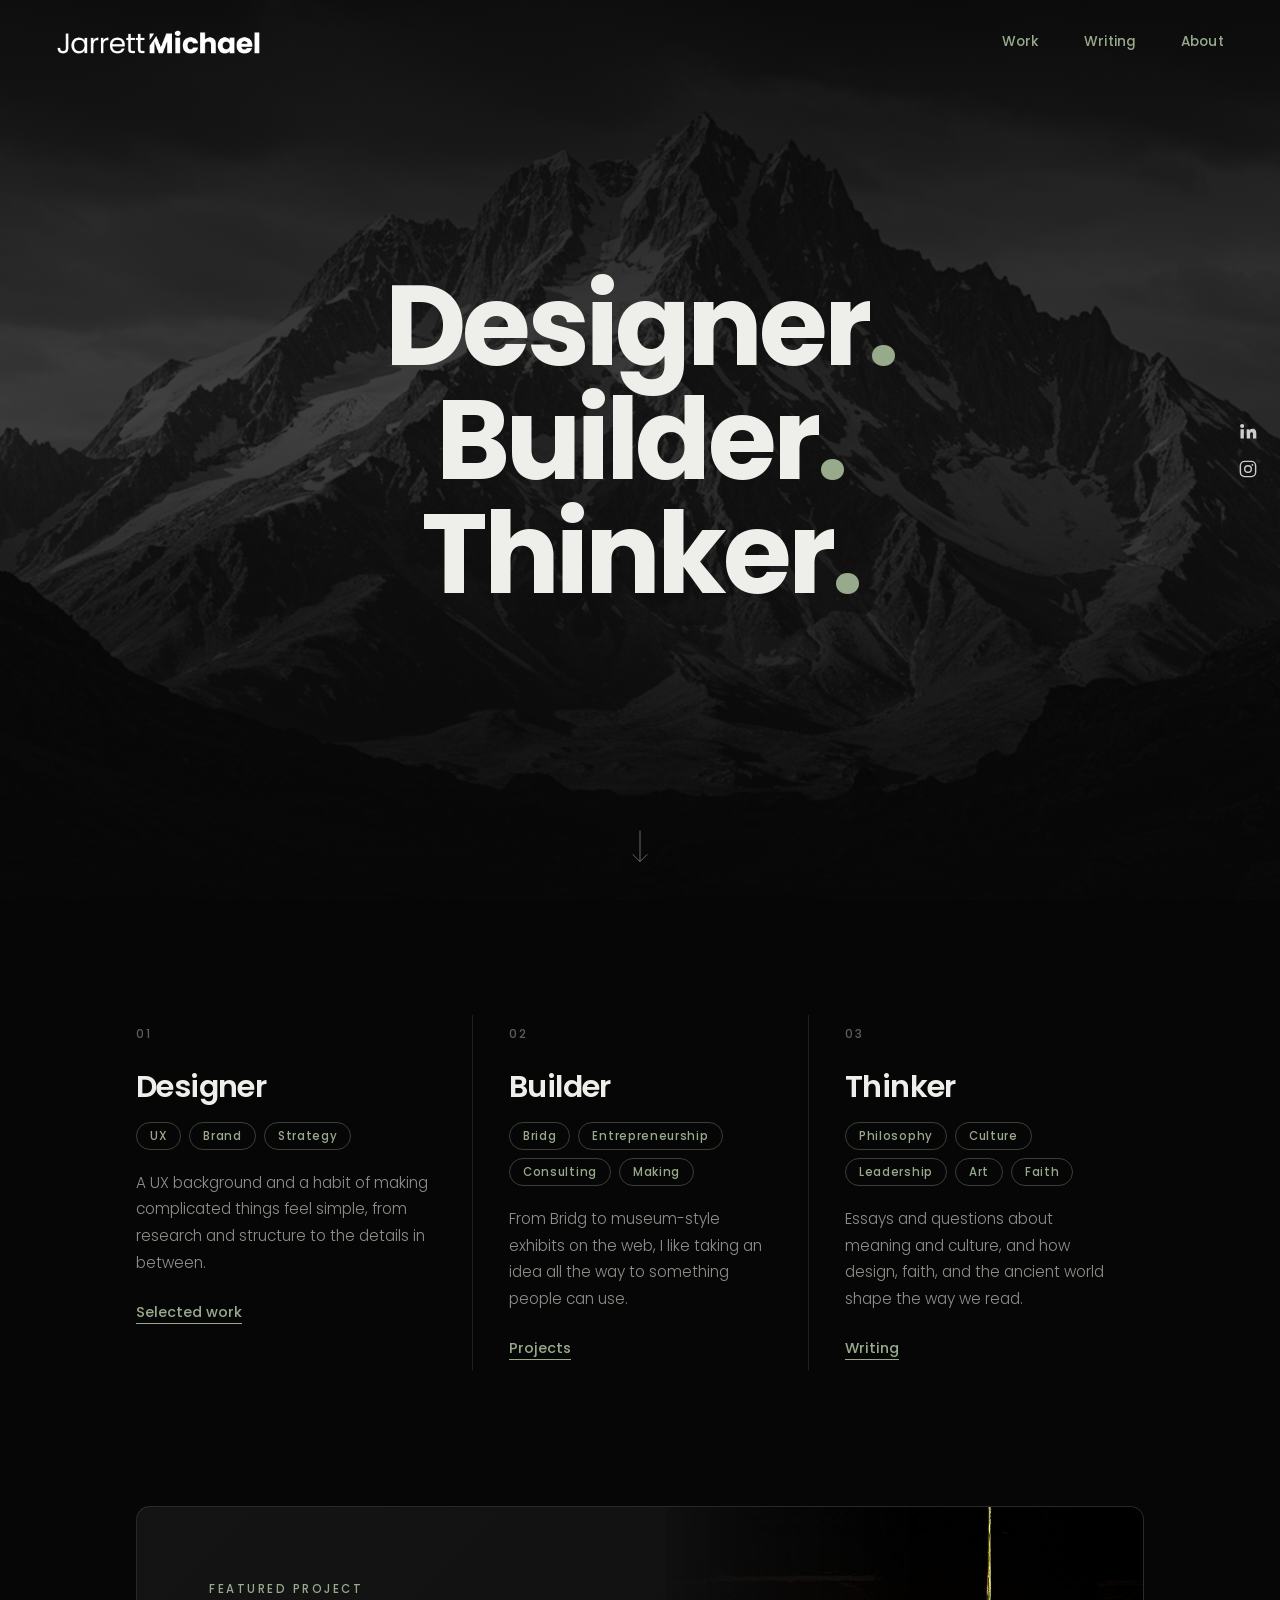
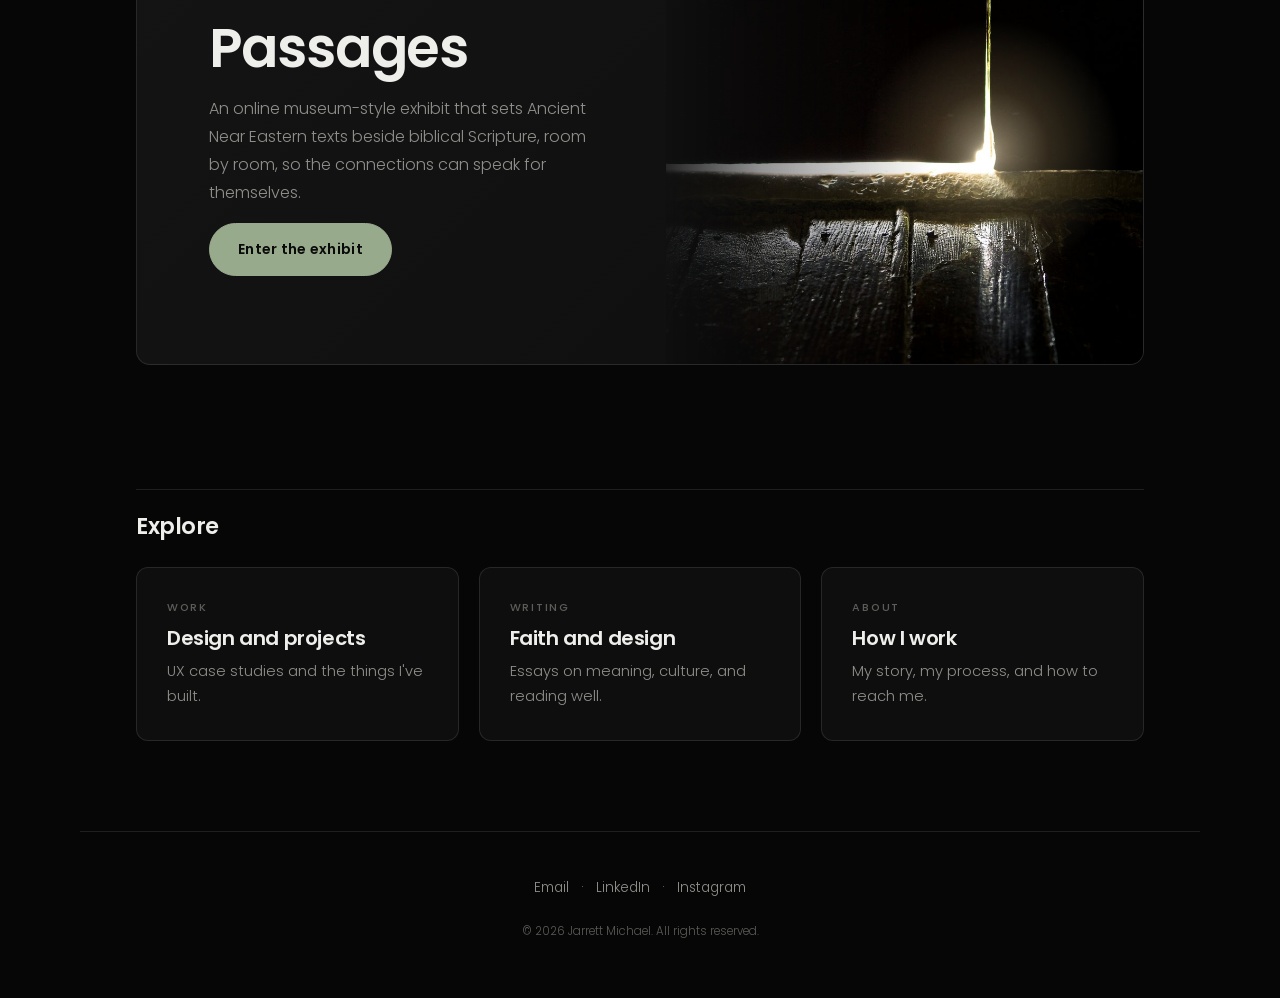
==== index.html @ e7ee67dc "Add motion: hero entrance, featured light glow, staggered reveals" ====
<!DOCTYPE html>
<html lang="en">
<head>
<meta charset="utf-8">
<meta name="viewport" content="width=device-width, initial-scale=1">
<meta name="theme-color" content="#060606">
<title>Jarrett Michael — Designer. Builder. Thinker.</title>
<meta name="description" content="Designer. Builder. Thinker. Jarrett Michael's home for design work, writing, and the projects he's building.">
<meta property="og:title" content="Jarrett Michael — Designer. Builder. Thinker.">
<meta property="og:description" content="Designer. Builder. Thinker. Jarrett Michael's home for design work, writing, and the projects he's building.">
<meta property="og:type" content="website">
<link rel="preconnect" href="https://fonts.googleapis.com">
<link rel="preconnect" href="https://fonts.gstatic.com" crossorigin>
<link href="https://fonts.googleapis.com/css2?family=Poppins:ital,wght@0,300;0,400;0,500;0,600;0,700;1,300&display=swap" rel="stylesheet">
<link rel="icon" type="image/png" href="favicon.png">
<link rel="apple-touch-icon" href="apple-touch-icon.png">
<link rel="stylesheet" href="styles.css">
</head>
<body class="home">
<a class="skip" href="#main">Skip to content</a>
<header class="site-header">
  <a class="wordmark" href="index.html" aria-label="Jarrett Michael, home"><img src="logo.png" alt="Jarrett Michael" width="640" height="81"></a>
  <button class="menu-btn" aria-expanded="false" aria-controls="nav">Menu</button>
  <nav id="nav" aria-label="Primary"><a href="work.html">Work</a><a href="writing.html">Writing</a><a href="about.html">About</a></nav>
</header>
<aside class="social" aria-label="Social links"><a href="https://www.linkedin.com/in/jarrettmichaelofficial" rel="noopener" aria-label="LinkedIn"><svg viewBox="0 0 24 24" aria-hidden="true"><path d="M4.98 3.5a2.5 2.5 0 1 1 0 5 2.5 2.5 0 0 1 0-5zM3 9.75h4V21H3V9.75zm6.5 0h3.83v1.54h.06c.53-1 1.84-2.07 3.79-2.07 4.05 0 4.8 2.66 4.8 6.13V21h-4v-4.9c0-1.17-.02-2.67-1.63-2.67-1.63 0-1.88 1.27-1.88 2.59V21h-4V9.75z"/></svg></a><a href="https://instagram.com/jarrettmichaelofficial" rel="noopener" aria-label="Instagram"><svg viewBox="0 0 24 24" aria-hidden="true"><path d="M12 7.2A4.8 4.8 0 1 0 12 16.8 4.8 4.8 0 0 0 12 7.2zm0 7.9a3.1 3.1 0 1 1 0-6.2 3.1 3.1 0 0 1 0 6.2zM17.3 6a1.1 1.1 0 1 0 0 2.2 1.1 1.1 0 0 0 0-2.2zM16 2H8a6 6 0 0 0-6 6v8a6 6 0 0 0 6 6h8a6 6 0 0 0 6-6V8a6 6 0 0 0-6-6zm4.3 14A4.3 4.3 0 0 1 16 20.3H8A4.3 4.3 0 0 1 3.7 16V8A4.3 4.3 0 0 1 8 3.7h8A4.3 4.3 0 0 1 20.3 8v8z"/></svg></a></aside>
<main id="main">

<section class="hero">
  <div class="hero-inner">
    <h1><span class="w" style="--d:0">Designer<i>.</i></span><br><span class="w" style="--d:1">Builder<i>.</i></span><br><span class="w" style="--d:2">Thinker<i>.</i></span></h1>
  </div>
  <a class="scroll" href="#pillars" aria-label="Scroll to content"><svg viewBox="0 0 24 40" aria-hidden="true"><path d="M12 2v34M4 28l8 8 8-8" fill="none" stroke="currentColor" stroke-width="1"/></svg></a>
</section>

<section class="wrap trio" id="pillars">
  <article class="pillar reveal">
    <p class="num">01</p><h2>Designer</h2>
    <ul class="tags"><li>UX</li><li>Brand</li><li>Strategy</li></ul>
    <p>A UX background and a habit of making complicated things feel simple, from research and structure to the details in between.</p>
    <a class="link" href="work.html">Selected work</a>
  </article>
  <article class="pillar reveal">
    <p class="num">02</p><h2>Builder</h2>
    <ul class="tags"><li>Bridg</li><li>Entrepreneurship</li><li>Consulting</li><li>Making</li></ul>
    <p>From Bridg to museum-style exhibits on the web, I like taking an idea all the way to something people can use.</p>
    <a class="link" href="work.html#projects">Projects</a>
  </article>
  <article class="pillar reveal">
    <p class="num">03</p><h2>Thinker</h2>
    <ul class="tags"><li>Philosophy</li><li>Culture</li><li>Leadership</li><li>Art</li><li>Faith</li></ul>
    <p>Essays and questions about meaning and culture, and how design, faith, and the ancient world shape the way we read.</p>
    <a class="link" href="writing.html">Writing</a>
  </article>
</section>

<section class="wrap feature reveal">
  <div>
    <div class="feature-text">
      <p class="kicker">Featured project</p>
      <h2>Passages</h2>
      <p>An online museum-style exhibit that sets Ancient Near Eastern texts beside biblical Scripture, room by room, so the connections can speak for themselves.</p>
      <p><a class="btn" href="https://silly-choux-a1aab6.netlify.app" rel="noopener">Enter the exhibit</a></p>
    </div>
    <a class="feature-img" href="https://silly-choux-a1aab6.netlify.app" rel="noopener" aria-label="Enter the Passages exhibit"><img src="featured.jpg" alt="Light slipping through a doorway onto a dark wooden floor" width="1400" height="933" loading="lazy"></a>
  </div>
</section>

<section class="wrap grid-section">
  <h2 class="section-title reveal">Explore</h2>
  <div class="cards">
    <a class="card linkcard reveal" href="work.html"><p class="meta">Work</p><h3>Design and projects</h3><p>UX case studies and the things I've built.</p></a>
    <a class="card linkcard reveal" href="writing.html"><p class="meta">Writing</p><h3>Faith and design</h3><p>Essays on meaning, culture, and reading well.</p></a>
    <a class="card linkcard reveal" href="about.html"><p class="meta">About</p><h3>How I work</h3><p>My story, my process, and how to reach me.</p></a>
  </div>
</section>

</main>
<footer class="site-footer">
  <p class="foot-links"><a href="mailto:jarrett@bridgconsultingfirm.com">Email</a><span aria-hidden="true">·</span><a href="https://www.linkedin.com/in/jarrettmichaelofficial" rel="noopener">LinkedIn</a><span aria-hidden="true">·</span><a href="https://instagram.com/jarrettmichaelofficial" rel="noopener">Instagram</a></p>
  <p class="foot-small">&copy; <span id="yr">2026</span> Jarrett Michael. All rights reserved.</p>
</footer>
<script src="script.js"></script>
</body>
</html>
---- styles.css ----
:root{
  --bg:#060606; --surface:#0e0e0f; --raise:#141415; --ink:#eeeeeb; --muted:#8f8f8a; --dim:#5c5c58; --line:rgba(255,255,255,.1);
  --accent:#98aa8c; --accent-ink:#0a0a0a;
  --sans:'Poppins',system-ui,-apple-system,'Segoe UI',sans-serif;
  --max:1120px; --pad:clamp(20px,5vw,56px);
}
*{box-sizing:border-box}
html{scroll-behavior:smooth;background:var(--bg)}
body{margin:0;background:var(--bg);color:var(--ink);font:300 16px/1.75 var(--sans);-webkit-font-smoothing:antialiased;color-scheme:dark}
h1,h2,h3{font-family:var(--sans);font-weight:600;line-height:1.1;margin:0;letter-spacing:-.02em}
a{color:inherit}
img{max-width:100%;height:auto;display:block}
.skip{position:absolute;left:-999px;top:8px;background:var(--ink);color:var(--bg);padding:8px 12px;z-index:30}
.skip:focus{left:8px}
:focus-visible{outline:2px solid var(--accent);outline-offset:3px}
.wrap{max-width:var(--max);margin:0 auto;padding-left:var(--pad);padding-right:var(--pad)}

/* header */
.site-header{position:absolute;top:0;left:0;right:0;z-index:20;display:flex;align-items:center;justify-content:space-between;gap:24px;padding:26px var(--pad)}
.wordmark{text-decoration:none;font-size:1.3rem;letter-spacing:-.02em;display:inline-flex;gap:4px;align-items:baseline}
.wordmark span{font-weight:300}
.wordmark strong{font-weight:700}
.wordmark img{height:26px;width:auto;display:block}
nav{display:flex;gap:44px}
nav a{text-decoration:none;font-size:.85rem;font-weight:500;letter-spacing:.02em;color:var(--accent);padding:4px 0;border-bottom:1px solid transparent;transition:color .25s,border-color .25s}
nav a:hover,nav a[aria-current="page"]{color:var(--ink);border-color:var(--accent)}
.menu-btn{display:none;background:none;border:1px solid var(--line);color:var(--ink);font:inherit;font-size:.8rem;padding:6px 16px;border-radius:999px;cursor:pointer}

/* fixed social rail */
.social{position:fixed;right:22px;top:50%;transform:translateY(-50%);z-index:15;display:flex;flex-direction:column;gap:18px}
.social a{display:block;width:20px;height:20px;color:var(--ink);opacity:.85;transition:color .2s,opacity .2s}
.social a:hover{color:var(--accent);opacity:1}
.social svg{width:100%;height:100%;fill:currentColor}

/* hero */
.hero{position:relative;min-height:100vh;min-height:100svh;display:flex;align-items:center;justify-content:center;text-align:center;
  background:linear-gradient(to bottom,rgba(6,6,6,.935) 0,rgba(6,6,6,.753) 45%,rgba(6,6,6,.948) 100%),url(mountain.png) center 65%/cover no-repeat,var(--mtn,none) center bottom/cover no-repeat,#0a0a0b}
.hero-inner{position:relative;z-index:2;padding:120px var(--pad) 140px}
.hero h1{font-size:clamp(3rem,9vw,7rem);font-weight:700;line-height:1.02;letter-spacing:-.035em}
.hero h1 i{font-style:normal;color:var(--accent)}
.quote{margin:34px 0 0;font-size:clamp(.95rem,1.6vw,1.15rem);font-weight:300;color:var(--muted);letter-spacing:.02em}
.quote em{font-style:normal;color:var(--accent);font-weight:500}
.scroll{z-index:2;position:absolute;left:50%;bottom:34px;transform:translateX(-50%);width:22px;height:38px;color:var(--accent);opacity:.7;transition:opacity .2s}
.scroll:hover{opacity:1}
.scroll svg{width:100%;height:100%;animation:nudge 2.6s ease-in-out infinite}
@keyframes nudge{0%,100%{transform:translateY(0)}50%{transform:translateY(6px)}}

/* inner page heads with a low mountain band */
.page-head{position:relative;padding:clamp(150px,20vw,230px) 0 clamp(36px,6vw,64px);
  background:linear-gradient(to bottom,rgba(6,6,6,.883),rgba(6,6,6,.98) 92%,var(--bg)),url(mountain.png) center 40%/cover no-repeat,var(--mtn,none) center 30%/cover no-repeat}
.page-head h1{font-size:clamp(2.2rem,6vw,4.4rem);font-weight:700;letter-spacing:-.03em;max-width:14em}
.kicker{font-size:.72rem;font-weight:500;letter-spacing:.22em;text-transform:uppercase;color:var(--accent);margin:0 0 20px}
.lede{font-size:1.1rem;color:var(--muted);max-width:34em;margin:24px 0 0}

/* pillars */
.trio{display:grid;grid-template-columns:repeat(3,1fr);gap:0;padding-top:clamp(64px,9vw,120px);padding-bottom:clamp(40px,7vw,80px)}
.pillar{padding:8px 36px 8px 0}
.pillar+.pillar{padding-left:36px;border-left:1px solid var(--line)}
.num{font-size:.75rem;font-weight:500;color:var(--dim);margin:0 0 26px;letter-spacing:.14em}
.pillar h2{font-size:1.9rem;margin-bottom:18px}
.pillar p:not(.num){color:var(--muted);margin:0 0 22px;font-size:.95rem}
.tags{list-style:none;margin:0 0 20px;padding:0;display:flex;flex-wrap:wrap;gap:8px}
.tags li{font-size:.72rem;font-weight:500;letter-spacing:.06em;color:var(--accent);border:1px solid rgba(152,170,140,.35);border-radius:999px;padding:3px 13px}
.link{color:var(--accent);text-decoration:none;border-bottom:1px solid currentColor;padding-bottom:1px;font-size:.9rem;font-weight:500}
.link:hover{opacity:.75}
.btn{display:inline-block;background:var(--accent);color:var(--accent-ink);text-decoration:none;font-size:.88rem;font-weight:600;letter-spacing:.02em;padding:13px 28px;border-radius:999px;border:1px solid var(--accent);transition:background .2s,color .2s}
.btn:hover{background:transparent;color:var(--accent)}

/* feature */
.feature{margin-top:clamp(24px,5vw,56px);margin-bottom:clamp(56px,8vw,100px)}
.feature>div{display:grid;grid-template-columns:minmax(0,1fr) minmax(0,.9fr);align-items:stretch;overflow:hidden;background:linear-gradient(135deg,var(--raise),var(--surface));border:1px solid var(--line);border-radius:14px}
.feature-text{padding:clamp(32px,6vw,72px)}
.feature-img{position:relative;display:block;min-height:300px;overflow:hidden}
.feature-img img{position:absolute;inset:0;width:100%;height:100%;object-fit:cover;object-position:68% 55%;scale:1.08;translate:0 var(--py,0px);-webkit-mask-image:linear-gradient(to right,transparent 0,rgba(0,0,0,.55) 22%,#000 55%);mask-image:linear-gradient(to right,transparent 0,rgba(0,0,0,.55) 22%,#000 55%);transition:transform .8s}
.feature-img:hover img{transform:scale(1.04)}
.feature-img::after{content:"";position:absolute;left:68%;top:53%;width:62%;aspect-ratio:1;translate:-50% -50%;border-radius:50%;background:radial-gradient(circle,rgba(255,238,196,.5) 0,rgba(255,220,150,.18) 28%,rgba(0,0,0,0) 62%);mix-blend-mode:screen;pointer-events:none;animation:glow 5.5s ease-in-out infinite alternate}
.feature h2{font-size:clamp(2.2rem,5vw,3.4rem);margin-bottom:16px}
.feature p:not(.kicker){max-width:36em;color:var(--muted)}

/* sections + cards */
.grid-section{padding-top:24px;padding-bottom:clamp(40px,7vw,90px)}
.section-title{font-size:1.4rem;margin:0 0 28px;padding-top:24px;border-top:1px solid var(--line)}
.cards{display:grid;grid-template-columns:repeat(3,1fr);gap:20px}
.cards.two{grid-template-columns:repeat(2,1fr)}
.card{background:var(--surface);border:1px solid var(--line);border-radius:12px;padding:30px;display:flex;flex-direction:column;gap:10px;text-decoration:none;transition:border-color .3s,transform .3s,background .3s}
.linkcard:hover{border-color:rgba(152,170,140,.55);transform:translateY(-3px);background:var(--raise)}
.card h3{font-size:1.25rem}
.card p{margin:0;color:var(--muted);font-size:.92rem}
.card .meta{font-size:.68rem;font-weight:500;letter-spacing:.16em;text-transform:uppercase;color:var(--dim)}
.soon{margin-top:auto;padding-top:16px;font-size:.7rem;font-weight:500;color:var(--dim);letter-spacing:.14em;text-transform:uppercase}
.soon.live{color:var(--accent)}

/* about */
.subnav{display:flex;flex-wrap:wrap;gap:10px;padding:8px 0 28px}
.subnav a{font-size:.8rem;font-weight:500;text-decoration:none;color:var(--muted);border:1px solid var(--line);border-radius:999px;padding:6px 18px;transition:color .2s,border-color .2s}
.subnav a:hover{color:var(--accent);border-color:rgba(152,170,140,.5)}
.about-sec{padding:clamp(40px,7vw,88px) 0;border-top:1px solid var(--line);scroll-margin-top:16px}
.about-sec>h2{font-size:clamp(1.8rem,4vw,2.7rem);margin:0 0 24px}
.bio{display:grid;grid-template-columns:1fr minmax(0,380px);gap:clamp(28px,5vw,64px);align-items:start}
.bio-text{grid-column:1;border-right:1px solid var(--line);padding-right:clamp(28px,5vw,64px)}
.bio-text p{color:var(--muted);margin:0 0 1.4em;max-width:30em}
.bio-text a{color:var(--ink);text-decoration:none;border-bottom:1px solid rgba(255,255,255,.3)}
.bio-text a:hover{color:var(--accent);border-color:var(--accent)}
.portrait{grid-column:2;margin:0}
.portrait img{width:100%;aspect-ratio:4/5;object-fit:cover;border-radius:4px;filter:grayscale(1)}
.portrait figcaption{margin-top:14px;display:flex;flex-direction:column;gap:2px}
.portrait strong{font-weight:500;color:var(--muted);font-size:1.05rem}
.portrait span{font-size:.78rem;color:var(--dim);letter-spacing:.04em}
.prose{max-width:38em}
.prose p{margin:0 0 1.2em;color:var(--muted)}
.todo{border-left:2px solid var(--accent);padding-left:16px;color:var(--dim)!important;font-size:.85rem;font-style:italic}
.split{margin:36px 0 44px}
.split-bar{display:flex;height:46px;border-radius:999px;overflow:hidden;border:1px solid var(--line);font-size:.72rem;font-weight:500;letter-spacing:.14em;text-transform:uppercase}
.split-bar span{display:flex;align-items:center;padding:0 22px}
.s80{flex:80;background:var(--raise);color:var(--ink)}
.s20{flex:20;background:var(--accent);color:var(--accent-ink);justify-content:center}
.steps{display:grid;grid-template-columns:repeat(4,1fr);gap:24px;margin-bottom:28px}
.step{border-top:1px solid var(--line);padding-top:20px}
.step h3{font-size:1.15rem;margin-bottom:8px}
.step p:last-child{margin:0;color:var(--muted);font-size:.9rem}
.step .num{margin-bottom:14px}
.bridg{background:linear-gradient(135deg,var(--raise),var(--surface));border:1px solid var(--line);border-radius:14px;padding:clamp(28px,5vw,60px)}
.bridg h2{font-size:clamp(1.8rem,4vw,2.7rem);margin:14px 0 16px}
.bridg p{max-width:38em;color:var(--muted)}
.nodes{display:flex;gap:8px}
.nodes i{width:14px;height:14px;border-radius:50%;display:block}
.ig-grid{display:grid;grid-template-columns:repeat(4,1fr);gap:8px;margin:0 0 14px}
.ig-grid i{aspect-ratio:1;background:var(--surface);border:1px solid var(--line);border-radius:6px;display:block}
.ig-note{color:var(--dim);font-size:.85rem;margin:0 0 20px}

/* footer */
.site-footer{border-top:1px solid var(--line);max-width:var(--max);margin:0 auto;padding:44px var(--pad) 56px;text-align:center}
.site-footer p{margin:0}
.foot-links{display:flex;gap:12px;justify-content:center;flex-wrap:wrap;color:var(--muted);font-size:.85rem}
.prose .foot-links{justify-content:flex-start}
.foot-links a{text-decoration:none}.foot-links a:hover{color:var(--accent)}
.foot-small{margin-top:22px!important;font-size:.72rem;color:var(--dim)}

/* calm reveal */
.reveal{opacity:0;transform:translateY(12px);transition:opacity .9s ease,transform .9s ease}
.reveal.in{opacity:1;transform:none}
@media (prefers-reduced-motion:reduce){.reveal{opacity:1;transform:none;transition:none}html{scroll-behavior:auto}.scroll svg{animation:none}}

@media (max-width:900px){
  .steps{grid-template-columns:1fr 1fr}
  .bio{grid-template-columns:1fr}
  .bio-text,.portrait{grid-column:1}
  .bio-text{border-right:0;padding-right:0}
  .portrait{max-width:340px;order:-1}
}
@media (max-width:820px){.feature>div{grid-template-columns:1fr}.feature-img{min-height:0;aspect-ratio:3/2;order:-1}.feature-img img{-webkit-mask-image:linear-gradient(to top,transparent 0,#000 45%);mask-image:linear-gradient(to top,transparent 0,#000 45%)}
  .menu-btn{display:block}
  nav{display:none;position:absolute;right:var(--pad);top:70px;flex-direction:column;gap:16px;background:var(--surface);border:1px solid var(--line);border-radius:12px;padding:22px 28px;z-index:25}
  nav.open{display:flex}
  .social{display:none}
  .trio{grid-template-columns:1fr}
  .pillar,.pillar+.pillar{padding:32px 0;border-left:0}
  .pillar+.pillar{border-top:1px solid var(--line)}
  .cards,.cards.two{grid-template-columns:1fr}
}
@media (max-width:520px){.steps{grid-template-columns:1fr}.split-bar span{padding:0 12px;font-size:.62rem}.ig-grid{grid-template-columns:repeat(2,1fr)}}

/* motion */
@keyframes rise{from{opacity:0;transform:translateY(.4em);filter:blur(10px)}to{opacity:1;transform:none;filter:blur(0)}}
@keyframes fadein{from{opacity:0}to{opacity:1}}
@keyframes scrollin{from{opacity:0}}
@keyframes veil{from{opacity:1}to{opacity:0}}
@keyframes glow{from{opacity:.35;scale:.85}to{opacity:1;scale:1.12}}
.hero h1 .w{display:inline-block;opacity:0;animation:rise 1.1s cubic-bezier(.2,.7,.2,1) forwards;animation-delay:calc(.45s + var(--d)*.32s)}
.hero h1 i{opacity:0;animation:fadein .7s ease forwards;animation-delay:calc(1.2s + var(--d)*.32s)}
.hero::before{content:"";position:absolute;inset:0;background:var(--bg);z-index:1;pointer-events:none;animation:veil 2s ease .1s forwards}
.scroll{animation:scrollin 1s ease 2.3s backwards}
.pillar .tags li{opacity:0;transform:translateY(8px);transition:opacity .6s ease,transform .6s ease,border-color .25s,background .25s,box-shadow .25s;transition-delay:calc(.45s + var(--i,0)*.08s)}
.pillar.in .tags li{opacity:1;transform:none}
.pillar.done .tags li{transition-delay:0s}
.tags li:hover{border-color:var(--accent);background:rgba(152,170,140,.1);box-shadow:0 0 14px rgba(152,170,140,.25)}
@media (prefers-reduced-motion:reduce){
  .hero h1 .w,.hero h1 i,.pillar .tags li{opacity:1;animation:none;transform:none;filter:none;transition:none}
  .scroll{animation:none}.hero::before{display:none}.feature-img::after{animation:none;opacity:.6}.feature-img img{translate:none}
}
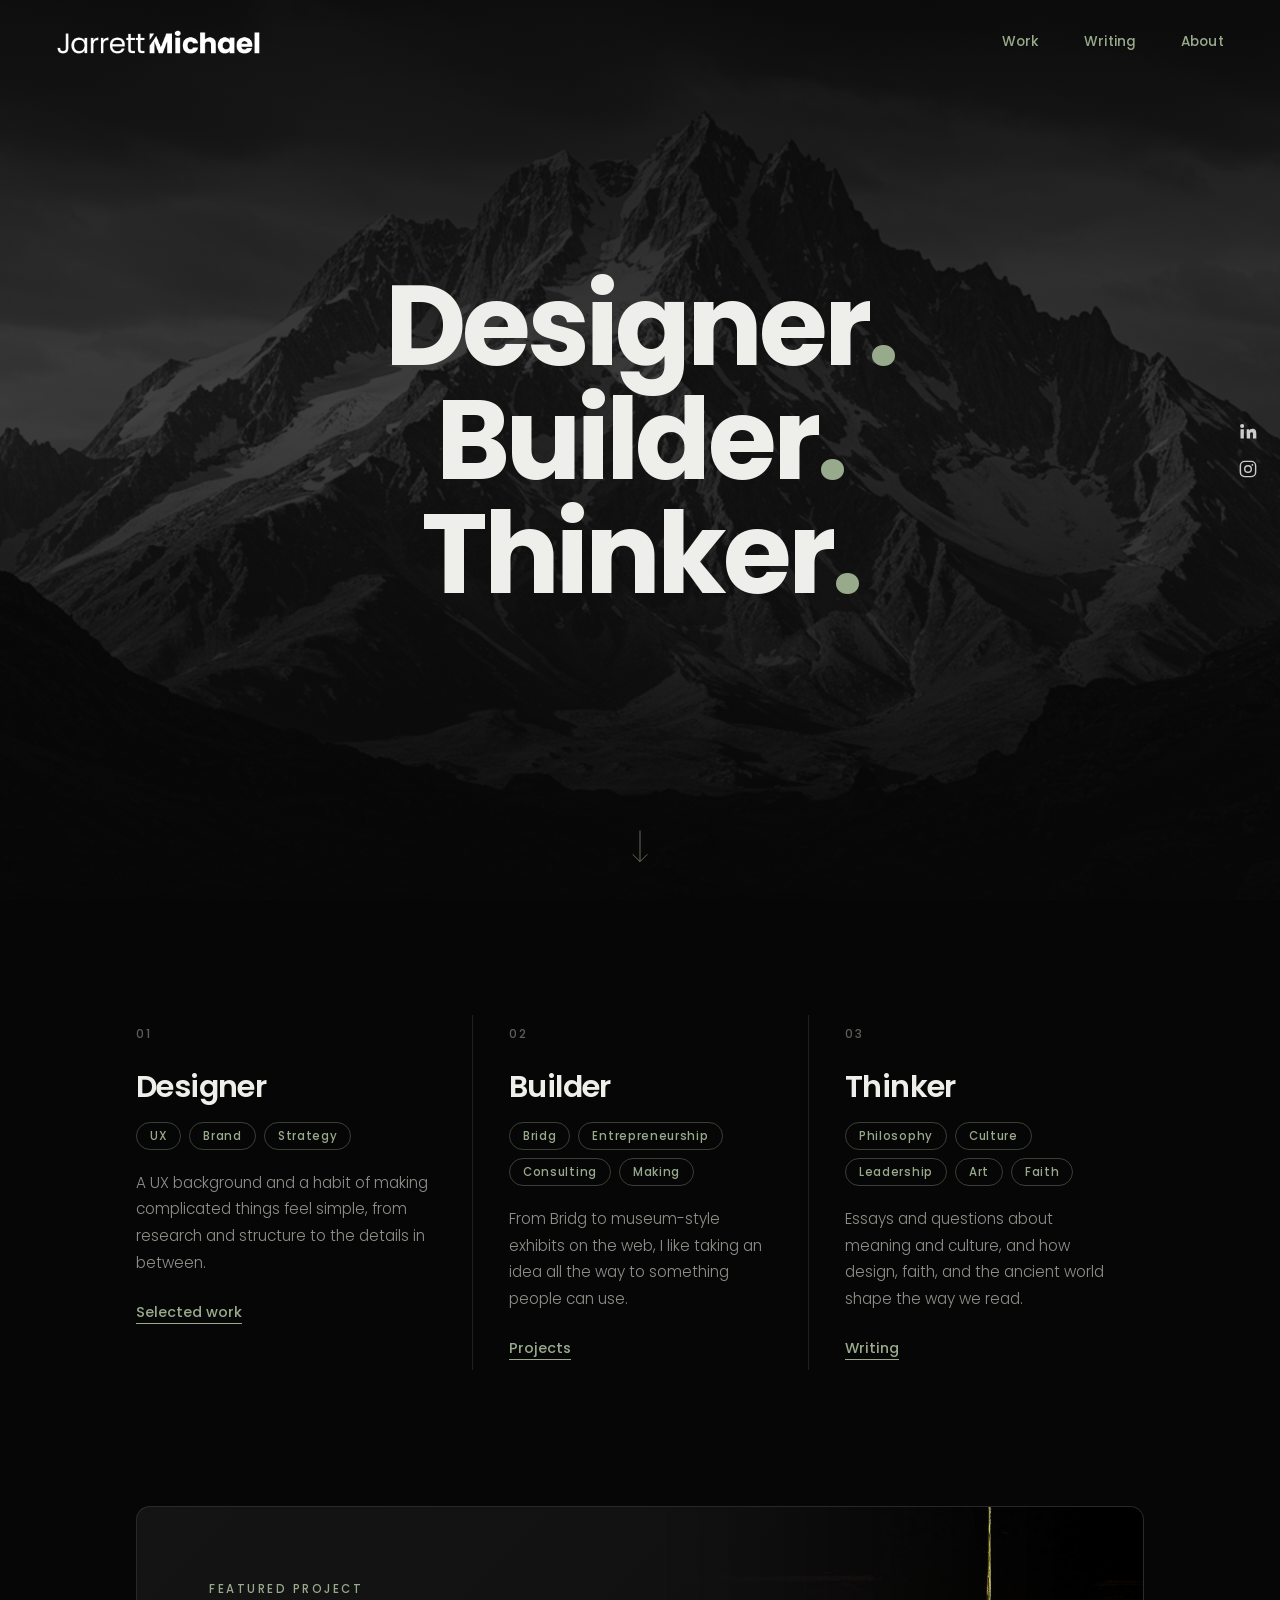
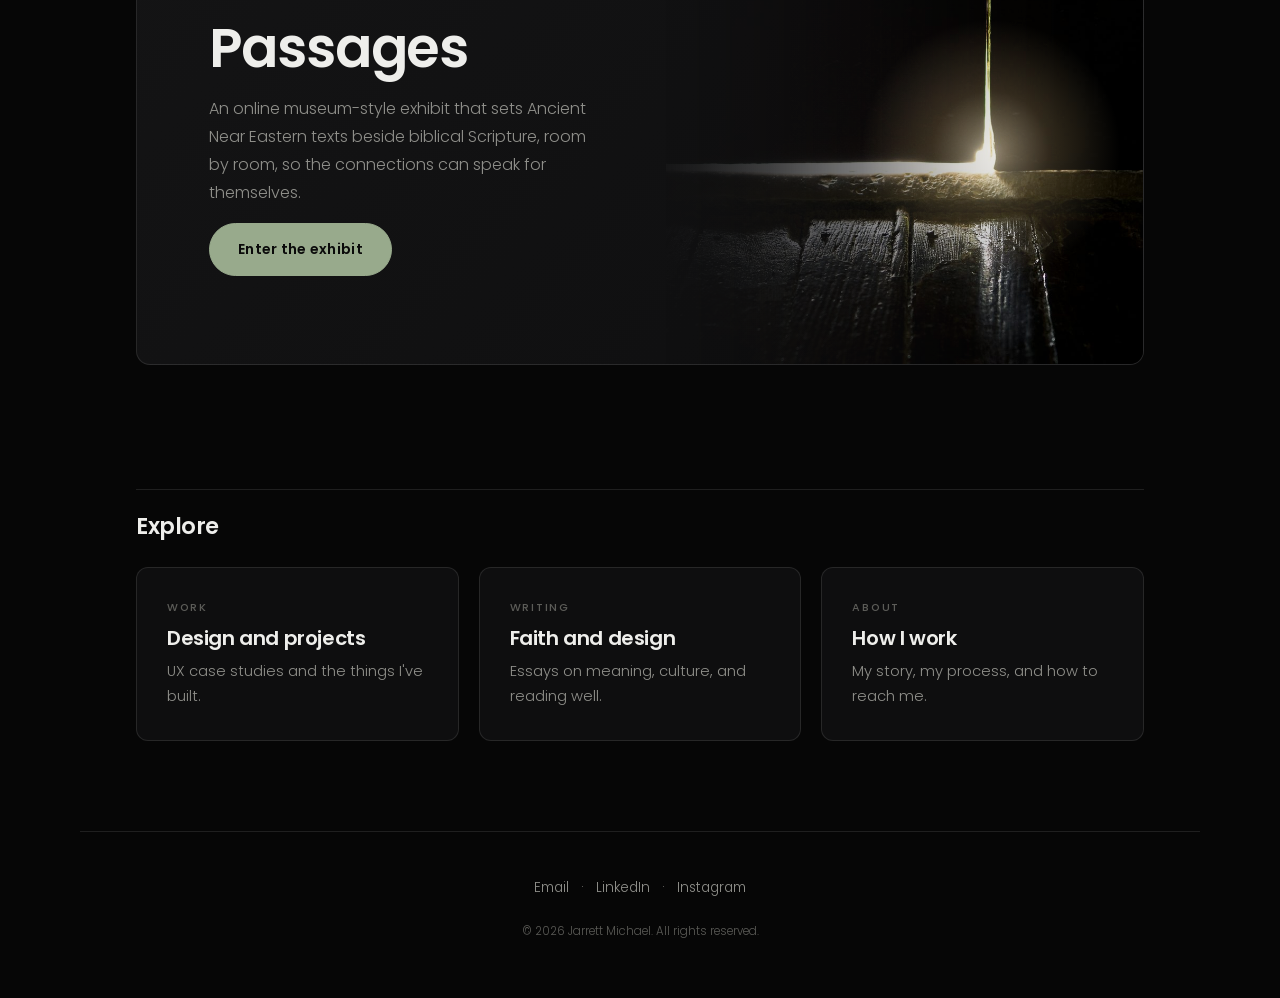
==== commit caddd548: "Refine motion: slower hovers, sliding link underlines, softer feather, new hero reveal" ====
--- a/index.html
+++ b/index.html
@@ -28,7 +28,7 @@
 
 <section class="hero">
   <div class="hero-inner">
-    <h1><span class="w" style="--d:0">Designer<i>.</i></span><br><span class="w" style="--d:1">Builder<i>.</i></span><br><span class="w" style="--d:2">Thinker<i>.</i></span></h1>
+    <h1><span class="w" style="--d:0"><span class="wi">Designer<i>.</i></span></span><br><span class="w" style="--d:1"><span class="wi">Builder<i>.</i></span></span><br><span class="w" style="--d:2"><span class="wi">Thinker<i>.</i></span></span></h1>
   </div>
   <a class="scroll" href="#pillars" aria-label="Scroll to content"><svg viewBox="0 0 24 40" aria-hidden="true"><path d="M12 2v34M4 28l8 8 8-8" fill="none" stroke="currentColor" stroke-width="1"/></svg></a>
 </section>
--- a/styles.css
+++ b/styles.css
@@ -61,9 +61,9 @@
 .pillar p:not(.num){color:var(--muted);margin:0 0 22px;font-size:.95rem}
 .tags{list-style:none;margin:0 0 20px;padding:0;display:flex;flex-wrap:wrap;gap:8px}
 .tags li{font-size:.72rem;font-weight:500;letter-spacing:.06em;color:var(--accent);border:1px solid rgba(152,170,140,.35);border-radius:999px;padding:3px 13px}
-.link{color:var(--accent);text-decoration:none;border-bottom:1px solid currentColor;padding-bottom:1px;font-size:.9rem;font-weight:500}
-.link:hover{opacity:.75}
-.btn{display:inline-block;background:var(--accent);color:var(--accent-ink);text-decoration:none;font-size:.88rem;font-weight:600;letter-spacing:.02em;padding:13px 28px;border-radius:999px;border:1px solid var(--accent);transition:background .2s,color .2s}
+.link{color:var(--accent);text-decoration:none;background:linear-gradient(currentColor,currentColor) 0 100%/100% 1px no-repeat;padding-bottom:2px;font-size:.9rem;font-weight:500}
+.link:hover{animation:ul .8s cubic-bezier(.65,0,.35,1)}
+.btn{display:inline-block;background:var(--accent);color:var(--accent-ink);text-decoration:none;font-size:.88rem;font-weight:600;letter-spacing:.02em;padding:13px 28px;border-radius:999px;border:1px solid var(--accent);transition:background .6s cubic-bezier(.4,0,.2,1),color .6s cubic-bezier(.4,0,.2,1)}
 .btn:hover{background:transparent;color:var(--accent)}
 
 /* feature */
@@ -71,7 +71,7 @@
 .feature>div{display:grid;grid-template-columns:minmax(0,1fr) minmax(0,.9fr);align-items:stretch;overflow:hidden;background:linear-gradient(135deg,var(--raise),var(--surface));border:1px solid var(--line);border-radius:14px}
 .feature-text{padding:clamp(32px,6vw,72px)}
 .feature-img{position:relative;display:block;min-height:300px;overflow:hidden}
-.feature-img img{position:absolute;inset:0;width:100%;height:100%;object-fit:cover;object-position:68% 55%;scale:1.08;translate:0 var(--py,0px);-webkit-mask-image:linear-gradient(to right,transparent 0,rgba(0,0,0,.55) 22%,#000 55%);mask-image:linear-gradient(to right,transparent 0,rgba(0,0,0,.55) 22%,#000 55%);transition:transform .8s}
+.feature-img img{position:absolute;inset:0;width:100%;height:100%;object-fit:cover;object-position:68% 55%;scale:1.08;translate:0 var(--py,0px);-webkit-mask-image:linear-gradient(to right,transparent 0,rgba(0,0,0,.06) 10%,rgba(0,0,0,.2) 24%,rgba(0,0,0,.45) 42%,rgba(0,0,0,.75) 62%,#000 84%);mask-image:linear-gradient(to right,transparent 0,rgba(0,0,0,.06) 10%,rgba(0,0,0,.2) 24%,rgba(0,0,0,.45) 42%,rgba(0,0,0,.75) 62%,#000 84%);transition:transform .8s}
 .feature-img:hover img{transform:scale(1.04)}
 .feature-img::after{content:"";position:absolute;left:68%;top:53%;width:62%;aspect-ratio:1;translate:-50% -50%;border-radius:50%;background:radial-gradient(circle,rgba(255,238,196,.5) 0,rgba(255,220,150,.18) 28%,rgba(0,0,0,0) 62%);mix-blend-mode:screen;pointer-events:none;animation:glow 5.5s ease-in-out infinite alternate}
 .feature h2{font-size:clamp(2.2rem,5vw,3.4rem);margin-bottom:16px}
@@ -82,7 +82,7 @@
 .section-title{font-size:1.4rem;margin:0 0 28px;padding-top:24px;border-top:1px solid var(--line)}
 .cards{display:grid;grid-template-columns:repeat(3,1fr);gap:20px}
 .cards.two{grid-template-columns:repeat(2,1fr)}
-.card{background:var(--surface);border:1px solid var(--line);border-radius:12px;padding:30px;display:flex;flex-direction:column;gap:10px;text-decoration:none;transition:border-color .3s,transform .3s,background .3s}
+.card{background:var(--surface);border:1px solid var(--line);border-radius:12px;padding:30px;display:flex;flex-direction:column;gap:10px;text-decoration:none;transition:border-color .7s ease,transform .8s cubic-bezier(.2,.7,.2,1),background .7s ease}
 .linkcard:hover{border-color:rgba(152,170,140,.55);transform:translateY(-3px);background:var(--raise)}
 .card h3{font-size:1.25rem}
 .card p{margin:0;color:var(--muted);font-size:.92rem}
@@ -99,8 +99,8 @@
 .bio{display:grid;grid-template-columns:1fr minmax(0,380px);gap:clamp(28px,5vw,64px);align-items:start}
 .bio-text{grid-column:1;border-right:1px solid var(--line);padding-right:clamp(28px,5vw,64px)}
 .bio-text p{color:var(--muted);margin:0 0 1.4em;max-width:30em}
-.bio-text a{color:var(--ink);text-decoration:none;border-bottom:1px solid rgba(255,255,255,.3)}
-.bio-text a:hover{color:var(--accent);border-color:var(--accent)}
+.bio-text a{color:var(--ink);text-decoration:none;background:linear-gradient(rgba(255,255,255,.35),rgba(255,255,255,.35)) 0 100%/100% 1px no-repeat;padding-bottom:1px;transition:color .5s ease}
+.bio-text a:hover{color:var(--accent);animation:ul .8s cubic-bezier(.65,0,.35,1)}
 .portrait{grid-column:2;margin:0}
 .portrait img{width:100%;aspect-ratio:4/5;object-fit:cover;border-radius:4px;filter:grayscale(1)}
 .portrait figcaption{margin-top:14px;display:flex;flex-direction:column;gap:2px}
@@ -148,7 +148,7 @@
   .bio-text{border-right:0;padding-right:0}
   .portrait{max-width:340px;order:-1}
 }
-@media (max-width:820px){.feature>div{grid-template-columns:1fr}.feature-img{min-height:0;aspect-ratio:3/2;order:-1}.feature-img img{-webkit-mask-image:linear-gradient(to top,transparent 0,#000 45%);mask-image:linear-gradient(to top,transparent 0,#000 45%)}
+@media (max-width:820px){.feature>div{grid-template-columns:1fr}.feature-img{min-height:0;aspect-ratio:3/2;order:-1}.feature-img img{-webkit-mask-image:linear-gradient(to top,transparent 0,rgba(0,0,0,.15) 14%,rgba(0,0,0,.5) 38%,#000 78%);mask-image:linear-gradient(to top,transparent 0,rgba(0,0,0,.15) 14%,rgba(0,0,0,.5) 38%,#000 78%)}
   .menu-btn{display:block}
   nav{display:none;position:absolute;right:var(--pad);top:70px;flex-direction:column;gap:16px;background:var(--surface);border:1px solid var(--line);border-radius:12px;padding:22px 28px;z-index:25}
   nav.open{display:flex}
@@ -161,20 +161,22 @@
 @media (max-width:520px){.steps{grid-template-columns:1fr}.split-bar span{padding:0 12px;font-size:.62rem}.ig-grid{grid-template-columns:repeat(2,1fr)}}
 
 /* motion */
-@keyframes rise{from{opacity:0;transform:translateY(.4em);filter:blur(10px)}to{opacity:1;transform:none;filter:blur(0)}}
+@keyframes slideup{from{transform:translateY(112%)}to{transform:none}}
+@keyframes ul{0%{background-size:100% 1px;background-position:100% 100%}45%{background-size:0 1px;background-position:100% 100%}55%{background-size:0 1px;background-position:0 100%}100%{background-size:100% 1px;background-position:0 100%}}
+.card.reveal{transition:opacity .9s ease,transform .8s cubic-bezier(.2,.7,.2,1),border-color .7s ease,background .7s ease}
 @keyframes fadein{from{opacity:0}to{opacity:1}}
 @keyframes scrollin{from{opacity:0}}
 @keyframes veil{from{opacity:1}to{opacity:0}}
 @keyframes glow{from{opacity:.35;scale:.85}to{opacity:1;scale:1.12}}
-.hero h1 .w{display:inline-block;opacity:0;animation:rise 1.1s cubic-bezier(.2,.7,.2,1) forwards;animation-delay:calc(.45s + var(--d)*.32s)}
-.hero h1 i{opacity:0;animation:fadein .7s ease forwards;animation-delay:calc(1.2s + var(--d)*.32s)}
+.hero h1 .w{display:inline-block;vertical-align:top;overflow:hidden;padding:.06em .08em .16em;margin:-.06em -.08em -.16em}
+.hero h1 .wi{display:inline-block;transform:translateY(112%);animation:slideup 1.25s cubic-bezier(.16,.84,.24,1) forwards;animation-delay:calc(.5s + var(--d)*.22s)}
 .hero::before{content:"";position:absolute;inset:0;background:var(--bg);z-index:1;pointer-events:none;animation:veil 2s ease .1s forwards}
 .scroll{animation:scrollin 1s ease 2.3s backwards}
 .pillar .tags li{opacity:0;transform:translateY(8px);transition:opacity .6s ease,transform .6s ease,border-color .25s,background .25s,box-shadow .25s;transition-delay:calc(.45s + var(--i,0)*.08s)}
 .pillar.in .tags li{opacity:1;transform:none}
 .pillar.done .tags li{transition-delay:0s}
-.tags li:hover{border-color:var(--accent);background:rgba(152,170,140,.1);box-shadow:0 0 14px rgba(152,170,140,.25)}
 @media (prefers-reduced-motion:reduce){
-  .hero h1 .w,.hero h1 i,.pillar .tags li{opacity:1;animation:none;transform:none;filter:none;transition:none}
+  .hero h1 .wi,.pillar .tags li{opacity:1;animation:none;transform:none;transition:none}
+  .link:hover,.bio-text a:hover{animation:none}
   .scroll{animation:none}.hero::before{display:none}.feature-img::after{animation:none;opacity:.6}.feature-img img{translate:none}
 }
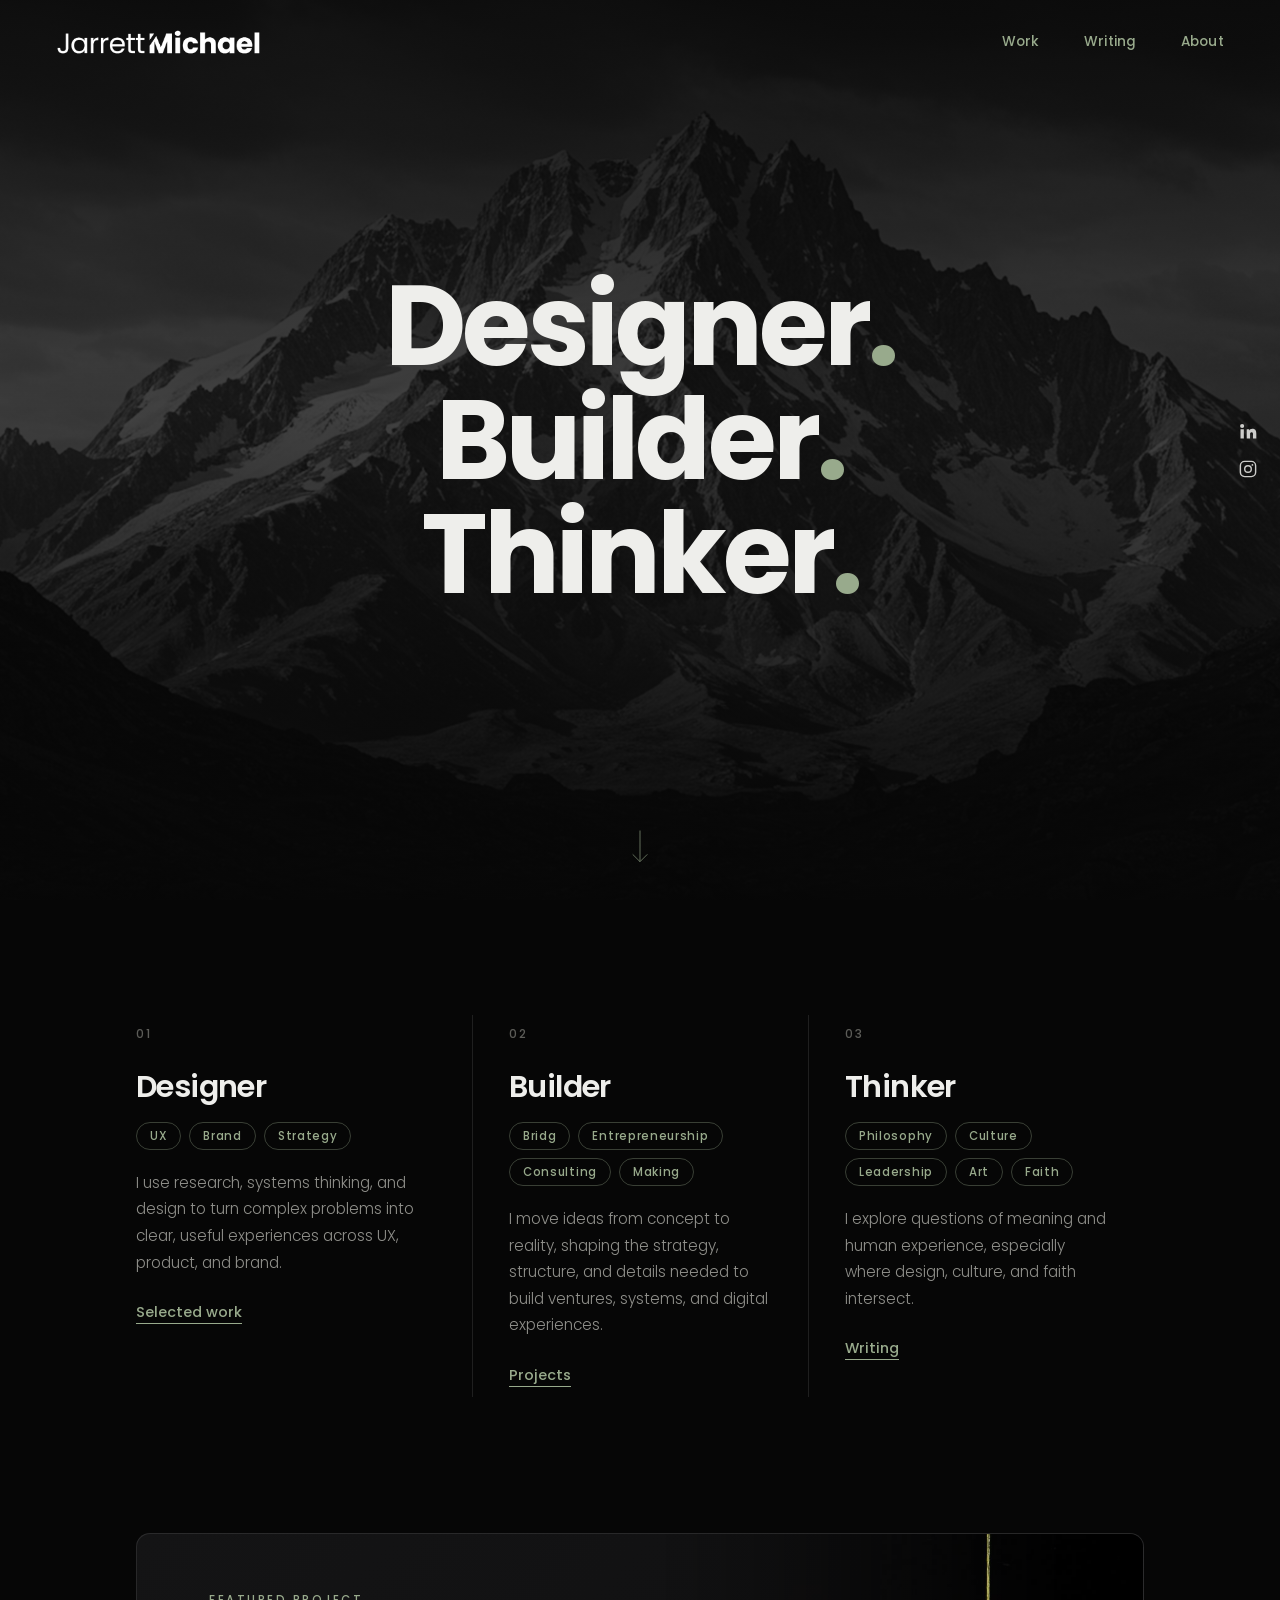
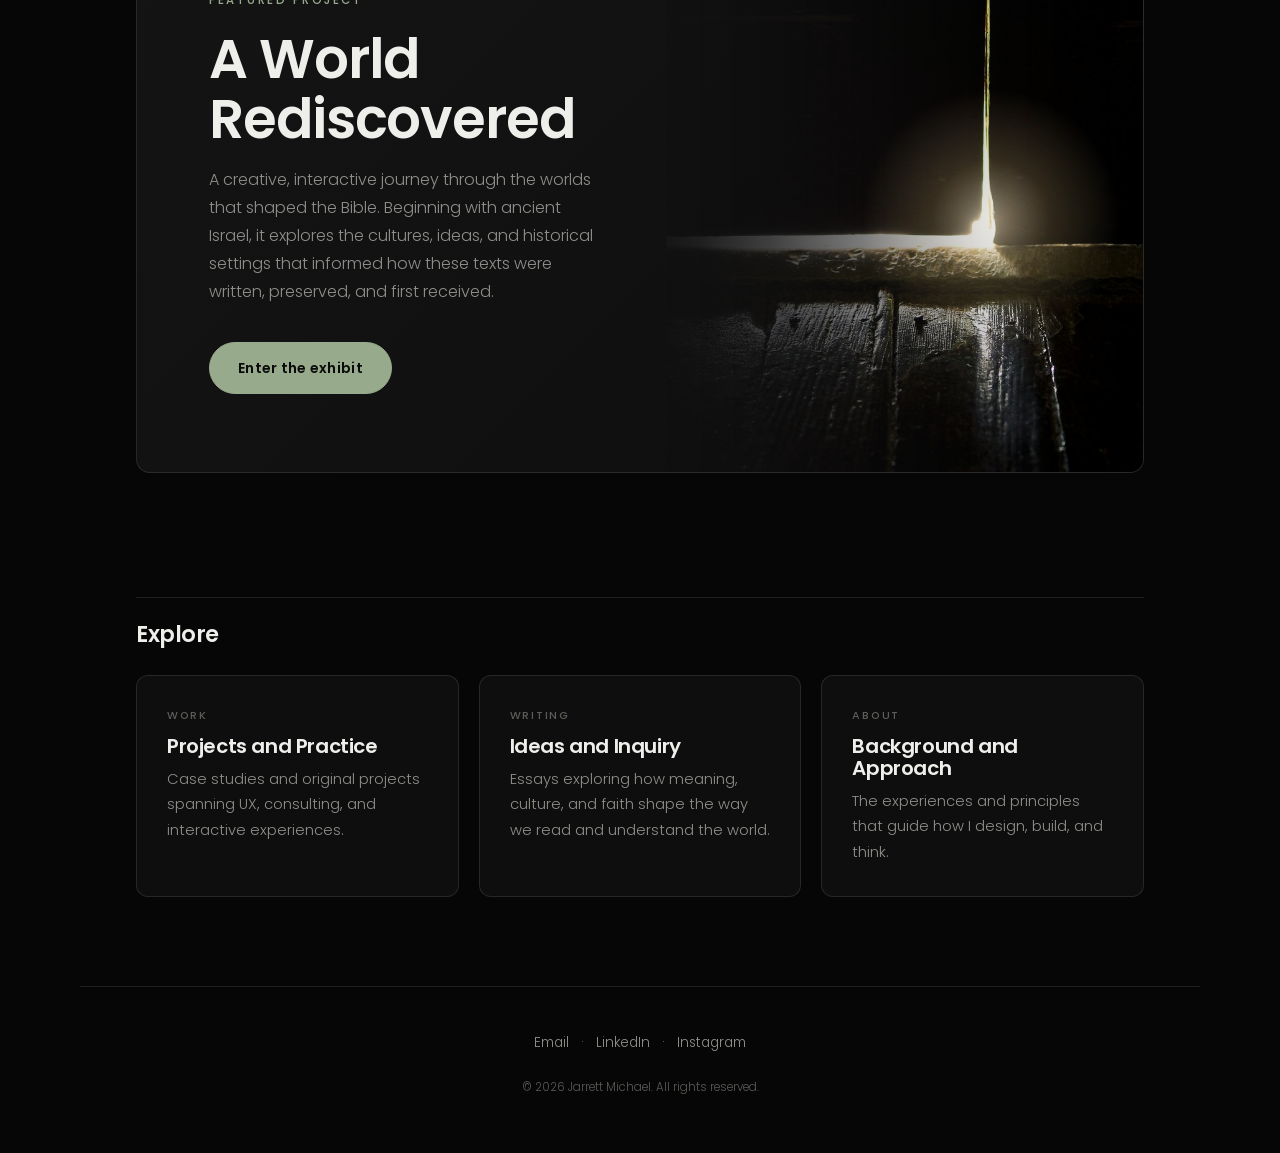
==== commit 204fc8cf: "Add files via upload" ====
--- a/index.html
+++ b/index.html
@@ -23,7 +23,7 @@
   <button class="menu-btn" aria-expanded="false" aria-controls="nav">Menu</button>
   <nav id="nav" aria-label="Primary"><a href="work.html">Work</a><a href="writing.html">Writing</a><a href="about.html">About</a></nav>
 </header>
-<aside class="social" aria-label="Social links"><a href="https://www.linkedin.com/in/jarrettmichaelofficial" rel="noopener" aria-label="LinkedIn"><svg viewBox="0 0 24 24" aria-hidden="true"><path d="M4.98 3.5a2.5 2.5 0 1 1 0 5 2.5 2.5 0 0 1 0-5zM3 9.75h4V21H3V9.75zm6.5 0h3.83v1.54h.06c.53-1 1.84-2.07 3.79-2.07 4.05 0 4.8 2.66 4.8 6.13V21h-4v-4.9c0-1.17-.02-2.67-1.63-2.67-1.63 0-1.88 1.27-1.88 2.59V21h-4V9.75z"/></svg></a><a href="https://instagram.com/jarrettmichaelofficial" rel="noopener" aria-label="Instagram"><svg viewBox="0 0 24 24" aria-hidden="true"><path d="M12 7.2A4.8 4.8 0 1 0 12 16.8 4.8 4.8 0 0 0 12 7.2zm0 7.9a3.1 3.1 0 1 1 0-6.2 3.1 3.1 0 0 1 0 6.2zM17.3 6a1.1 1.1 0 1 0 0 2.2 1.1 1.1 0 0 0 0-2.2zM16 2H8a6 6 0 0 0-6 6v8a6 6 0 0 0 6 6h8a6 6 0 0 0 6-6V8a6 6 0 0 0-6-6zm4.3 14A4.3 4.3 0 0 1 16 20.3H8A4.3 4.3 0 0 1 3.7 16V8A4.3 4.3 0 0 1 8 3.7h8A4.3 4.3 0 0 1 20.3 8v8z"/></svg></a></aside>
+<aside class="social" aria-label="Social links"><a href="https://www.linkedin.com/in/jarrettmichaelofficial" aria-label="LinkedIn" target="_blank" rel="noopener noreferrer"><svg viewBox="0 0 24 24" aria-hidden="true"><path d="M4.98 3.5a2.5 2.5 0 1 1 0 5 2.5 2.5 0 0 1 0-5zM3 9.75h4V21H3V9.75zm6.5 0h3.83v1.54h.06c.53-1 1.84-2.07 3.79-2.07 4.05 0 4.8 2.66 4.8 6.13V21h-4v-4.9c0-1.17-.02-2.67-1.63-2.67-1.63 0-1.88 1.27-1.88 2.59V21h-4V9.75z"/></svg></a><a href="https://instagram.com/jarrettmichaelofficial" aria-label="Instagram" target="_blank" rel="noopener noreferrer"><svg viewBox="0 0 24 24" aria-hidden="true"><path d="M12 7.2A4.8 4.8 0 1 0 12 16.8 4.8 4.8 0 0 0 12 7.2zm0 7.9a3.1 3.1 0 1 1 0-6.2 3.1 3.1 0 0 1 0 6.2zM17.3 6a1.1 1.1 0 1 0 0 2.2 1.1 1.1 0 0 0 0-2.2zM16 2H8a6 6 0 0 0-6 6v8a6 6 0 0 0 6 6h8a6 6 0 0 0 6-6V8a6 6 0 0 0-6-6zm4.3 14A4.3 4.3 0 0 1 16 20.3H8A4.3 4.3 0 0 1 3.7 16V8A4.3 4.3 0 0 1 8 3.7h8A4.3 4.3 0 0 1 20.3 8v8z"/></svg></a></aside>
 <main id="main">
 
 <section class="hero">
@@ -37,19 +37,19 @@
   <article class="pillar reveal">
     <p class="num">01</p><h2>Designer</h2>
     <ul class="tags"><li>UX</li><li>Brand</li><li>Strategy</li></ul>
-    <p>A UX background and a habit of making complicated things feel simple, from research and structure to the details in between.</p>
+    <p>I use research, systems thinking, and design to turn complex problems into clear, useful experiences across UX, product, and brand.</p>
     <a class="link" href="work.html">Selected work</a>
   </article>
   <article class="pillar reveal">
     <p class="num">02</p><h2>Builder</h2>
     <ul class="tags"><li>Bridg</li><li>Entrepreneurship</li><li>Consulting</li><li>Making</li></ul>
-    <p>From Bridg to museum-style exhibits on the web, I like taking an idea all the way to something people can use.</p>
+    <p>I move ideas from concept to reality, shaping the strategy, structure, and details needed to build ventures, systems, and digital experiences.</p>
     <a class="link" href="work.html#projects">Projects</a>
   </article>
   <article class="pillar reveal">
     <p class="num">03</p><h2>Thinker</h2>
     <ul class="tags"><li>Philosophy</li><li>Culture</li><li>Leadership</li><li>Art</li><li>Faith</li></ul>
-    <p>Essays and questions about meaning and culture, and how design, faith, and the ancient world shape the way we read.</p>
+    <p>I explore questions of meaning and human experience, especially where design, culture, and faith intersect.</p>
     <a class="link" href="writing.html">Writing</a>
   </article>
 </section>
@@ -58,26 +58,26 @@
   <div>
     <div class="feature-text">
       <p class="kicker">Featured project</p>
-      <h2>Passages</h2>
-      <p>An online museum-style exhibit that sets Ancient Near Eastern texts beside biblical Scripture, room by room, so the connections can speak for themselves.</p>
-      <p><a class="btn" href="https://silly-choux-a1aab6.netlify.app" rel="noopener">Enter the exhibit</a></p>
+      <h2>A World Rediscovered</h2>
+      <p>A creative, interactive journey through the worlds that shaped the Bible. Beginning with ancient Israel, it explores the cultures, ideas, and historical settings that informed how these texts were written, preserved, and first received.</p>
+      <p class="feature-cta"><a class="btn" href="#" onclick="return false;">Enter the exhibit</a></p>
     </div>
-    <a class="feature-img" href="https://silly-choux-a1aab6.netlify.app" rel="noopener" aria-label="Enter the Passages exhibit"><img src="featured.jpg" alt="Light slipping through a doorway onto a dark wooden floor" width="1400" height="933" loading="lazy"></a>
+    <a class="feature-img" href="https://silly-choux-a1aab6.netlify.app" rel="noopener" aria-label="Enter the A World Rediscovered exhibit"><img src="featured.jpg" alt="Light slipping through a doorway onto a dark wooden floor" width="1400" height="933" loading="lazy"></a>
   </div>
 </section>
 
 <section class="wrap grid-section">
   <h2 class="section-title reveal">Explore</h2>
   <div class="cards">
-    <a class="card linkcard reveal" href="work.html"><p class="meta">Work</p><h3>Design and projects</h3><p>UX case studies and the things I've built.</p></a>
-    <a class="card linkcard reveal" href="writing.html"><p class="meta">Writing</p><h3>Faith and design</h3><p>Essays on meaning, culture, and reading well.</p></a>
-    <a class="card linkcard reveal" href="about.html"><p class="meta">About</p><h3>How I work</h3><p>My story, my process, and how to reach me.</p></a>
+    <a class="card linkcard reveal" href="work.html"><p class="meta">Work</p><h3>Projects and Practice</h3><p>Case studies and original projects spanning UX, consulting, and interactive experiences.</p></a>
+    <a class="card linkcard reveal" href="writing.html"><p class="meta">Writing</p><h3>Ideas and Inquiry</h3><p>Essays exploring how meaning, culture, and faith shape the way we read and understand the world.</p></a>
+    <a class="card linkcard reveal" href="about.html"><p class="meta">About</p><h3>Background and Approach</h3><p>The experiences and principles that guide how I design, build, and think.</p></a>
   </div>
 </section>
 
 </main>
 <footer class="site-footer">
-  <p class="foot-links"><a href="mailto:jarrett@bridgconsultingfirm.com">Email</a><span aria-hidden="true">·</span><a href="https://www.linkedin.com/in/jarrettmichaelofficial" rel="noopener">LinkedIn</a><span aria-hidden="true">·</span><a href="https://instagram.com/jarrettmichaelofficial" rel="noopener">Instagram</a></p>
+  <p class="foot-links"><a href="mailto:jarrett@bridgconsultingfirm.com">Email</a><span aria-hidden="true">·</span><a href="https://www.linkedin.com/in/jarrettmichaelofficial" target="_blank" rel="noopener noreferrer">LinkedIn</a><span aria-hidden="true">·</span><a href="https://instagram.com/jarrettmichaelofficial" target="_blank" rel="noopener noreferrer">Instagram</a></p>
   <p class="foot-small">&copy; <span id="yr">2026</span> Jarrett Michael. All rights reserved.</p>
 </footer>
 <script src="script.js"></script>
--- a/styles.css
+++ b/styles.css
@@ -68,12 +68,13 @@
 
 /* feature */
 .feature{margin-top:clamp(24px,5vw,56px);margin-bottom:clamp(56px,8vw,100px)}
-.feature>div{display:grid;grid-template-columns:minmax(0,1fr) minmax(0,.9fr);align-items:stretch;overflow:hidden;background:linear-gradient(135deg,var(--raise),var(--surface));border:1px solid var(--line);border-radius:14px}
-.feature-text{padding:clamp(32px,6vw,72px)}
+.feature>div{min-height:540px;display:grid;grid-template-columns:minmax(0,1fr) minmax(0,.9fr);align-items:stretch;overflow:hidden;background:linear-gradient(135deg,var(--raise),var(--surface));border:1px solid var(--line);border-radius:14px}
+.feature-text{padding:clamp(32px,5vw,56px) clamp(32px,6vw,72px)}
 .feature-img{position:relative;display:block;min-height:300px;overflow:hidden}
 .feature-img img{position:absolute;inset:0;width:100%;height:100%;object-fit:cover;object-position:68% 55%;scale:1.08;translate:0 var(--py,0px);-webkit-mask-image:linear-gradient(to right,transparent 0,rgba(0,0,0,.06) 10%,rgba(0,0,0,.2) 24%,rgba(0,0,0,.45) 42%,rgba(0,0,0,.75) 62%,#000 84%);mask-image:linear-gradient(to right,transparent 0,rgba(0,0,0,.06) 10%,rgba(0,0,0,.2) 24%,rgba(0,0,0,.45) 42%,rgba(0,0,0,.75) 62%,#000 84%);transition:transform .8s}
 .feature-img:hover img{transform:scale(1.04)}
 .feature-img::after{content:"";position:absolute;left:68%;top:53%;width:62%;aspect-ratio:1;translate:-50% -50%;border-radius:50%;background:radial-gradient(circle,rgba(255,238,196,.5) 0,rgba(255,220,150,.18) 28%,rgba(0,0,0,0) 62%);mix-blend-mode:screen;pointer-events:none;animation:glow 5.5s ease-in-out infinite alternate}
+.feature-cta{margin-top:36px}
 .feature h2{font-size:clamp(2.2rem,5vw,3.4rem);margin-bottom:16px}
 .feature p:not(.kicker){max-width:36em;color:var(--muted)}
 
@@ -98,29 +99,31 @@
 .about-sec>h2{font-size:clamp(1.8rem,4vw,2.7rem);margin:0 0 24px}
 .bio{display:grid;grid-template-columns:1fr minmax(0,380px);gap:clamp(28px,5vw,64px);align-items:start}
 .bio-text{grid-column:1;border-right:1px solid var(--line);padding-right:clamp(28px,5vw,64px)}
-.bio-text p{color:var(--muted);margin:0 0 1.4em;max-width:30em}
-.bio-text a{color:var(--ink);text-decoration:none;background:linear-gradient(rgba(255,255,255,.35),rgba(255,255,255,.35)) 0 100%/100% 1px no-repeat;padding-bottom:1px;transition:color .5s ease}
-.bio-text a:hover{color:var(--accent);animation:ul .8s cubic-bezier(.65,0,.35,1)}
-.portrait{grid-column:2;margin:0}
+.bio-text p{color:var(--muted);margin:0 0 1.4em;max-width:36em}
+.bio-text .connect{margin-bottom:0}
+.bio-text .link{font-size:inherit}
+.contact-links{display:flex;flex-wrap:wrap;gap:10px 28px;margin:0}
+.portrait{grid-column:2;margin:0;position:sticky;top:96px}
 .portrait img{width:100%;aspect-ratio:4/5;object-fit:cover;border-radius:4px;filter:grayscale(1)}
-.portrait figcaption{margin-top:14px;display:flex;flex-direction:column;gap:2px}
-.portrait strong{font-weight:500;color:var(--muted);font-size:1.05rem}
-.portrait span{font-size:.78rem;color:var(--dim);letter-spacing:.04em}
+.portrait figcaption{margin-top:14px;display:flex;flex-direction:column;gap:0}
+.portrait strong{font-weight:500;color:var(--muted);font-size:1.05rem;line-height:1.35}
+.portrait span{font-size:.78rem;color:var(--dim);letter-spacing:.04em;line-height:1.35}
 .prose{max-width:38em}
 .prose p{margin:0 0 1.2em;color:var(--muted)}
 .todo{border-left:2px solid var(--accent);padding-left:16px;color:var(--dim)!important;font-size:.85rem;font-style:italic}
-.split{margin:36px 0 44px}
-.split-bar{display:flex;height:46px;border-radius:999px;overflow:hidden;border:1px solid var(--line);font-size:.72rem;font-weight:500;letter-spacing:.14em;text-transform:uppercase}
-.split-bar span{display:flex;align-items:center;padding:0 22px}
-.s80{flex:80;background:var(--raise);color:var(--ink)}
-.s20{flex:20;background:var(--accent);color:var(--accent-ink);justify-content:center}
-.steps{display:grid;grid-template-columns:repeat(4,1fr);gap:24px;margin-bottom:28px}
-.step{border-top:1px solid var(--line);padding-top:20px}
-.step h3{font-size:1.15rem;margin-bottom:8px}
-.step p:last-child{margin:0;color:var(--muted);font-size:.9rem}
-.step .num{margin-bottom:14px}
-.bridg{background:linear-gradient(135deg,var(--raise),var(--surface));border:1px solid var(--line);border-radius:14px;padding:clamp(28px,5vw,60px)}
-.bridg h2{font-size:clamp(1.8rem,4vw,2.7rem);margin:14px 0 16px}
+.spectrum{list-style:none;margin:40px 0 28px;padding:0;display:grid;grid-template-columns:repeat(4,1fr);gap:24px;position:relative}
+.spectrum::before{content:"";position:absolute;left:0;right:0;top:6px;height:2px;border-radius:2px;background:linear-gradient(90deg,var(--line),var(--accent))}
+.stage{position:relative;padding-top:34px}
+.stage .node{position:absolute;top:0;left:0;width:14px;height:14px;border-radius:50%;background:var(--bg,#060606);border:2px solid var(--accent);opacity:calc(.35 + var(--k,0)*.2)}
+.stage:nth-child(1) .node{--k:0}.stage:nth-child(2) .node{--k:1}.stage:nth-child(3) .node{--k:2}.stage:nth-child(4) .node{--k:3}
+.stage h3{font-size:1.15rem;margin-bottom:8px}
+.stage p:last-child{margin:0;color:var(--muted);font-size:.9rem}
+.stage .num{margin-bottom:10px}
+.bridg{display:grid;grid-template-columns:minmax(0,1fr) minmax(0,.9fr);align-items:stretch;min-height:540px;overflow:hidden;background:linear-gradient(135deg,var(--raise),var(--surface));border:1px solid var(--line);border-radius:14px}
+.bridg-text{padding:clamp(28px,4vw,44px) clamp(28px,5vw,56px);display:flex;flex-direction:column;justify-content:center;align-items:flex-start}
+.bridg-img{position:relative;min-height:300px;overflow:hidden}
+.bridg-img img{position:absolute;inset:0;width:100%;height:100%;object-fit:cover;object-position:40% 50%;-webkit-mask-image:linear-gradient(to right,transparent 0,rgba(0,0,0,.08) 8%,rgba(0,0,0,.3) 22%,rgba(0,0,0,.65) 38%,#000 54%),radial-gradient(ellipse 78% 82% at 58% 46%,#000 44%,rgba(0,0,0,.55) 72%,transparent 100%);mask-image:linear-gradient(to right,transparent 0,rgba(0,0,0,.08) 8%,rgba(0,0,0,.3) 22%,rgba(0,0,0,.65) 38%,#000 54%),radial-gradient(ellipse 78% 82% at 58% 46%,#000 44%,rgba(0,0,0,.55) 72%,transparent 100%);-webkit-mask-composite:source-in;mask-composite:intersect}
+.bridg h2{font-size:clamp(1.5rem,2.6vw,2rem);margin:14px 0 12px}
 .bridg p{max-width:38em;color:var(--muted)}
 .nodes{display:flex;gap:8px}
 .nodes i{width:14px;height:14px;border-radius:50%;display:block}
@@ -142,13 +145,13 @@
 @media (prefers-reduced-motion:reduce){.reveal{opacity:1;transform:none;transition:none}html{scroll-behavior:auto}.scroll svg{animation:none}}
 
 @media (max-width:900px){
-  .steps{grid-template-columns:1fr 1fr}
+  .spectrum{grid-template-columns:1fr 1fr}
   .bio{grid-template-columns:1fr}
   .bio-text,.portrait{grid-column:1}
   .bio-text{border-right:0;padding-right:0}
-  .portrait{max-width:340px;order:-1}
-}
-@media (max-width:820px){.feature>div{grid-template-columns:1fr}.feature-img{min-height:0;aspect-ratio:3/2;order:-1}.feature-img img{-webkit-mask-image:linear-gradient(to top,transparent 0,rgba(0,0,0,.15) 14%,rgba(0,0,0,.5) 38%,#000 78%);mask-image:linear-gradient(to top,transparent 0,rgba(0,0,0,.15) 14%,rgba(0,0,0,.5) 38%,#000 78%)}
+  .portrait{max-width:340px;order:-1;position:static}
+}
+@media (max-width:820px){.feature>div{min-height:0;grid-template-columns:1fr}.bridg{grid-template-columns:1fr}.bridg{min-height:0}.bridg-img{min-height:0;aspect-ratio:3/2;order:-1}.bridg-img img{object-position:50% 45%;-webkit-mask-image:linear-gradient(to top,transparent 0,rgba(0,0,0,.15) 14%,rgba(0,0,0,.5) 38%,#000 78%),radial-gradient(ellipse 90% 90% at 50% 46%,#000 45%,transparent 100%);mask-image:linear-gradient(to top,transparent 0,rgba(0,0,0,.15) 14%,rgba(0,0,0,.5) 38%,#000 78%),radial-gradient(ellipse 90% 90% at 50% 46%,#000 45%,transparent 100%)}.feature-img{min-height:0;aspect-ratio:3/2;order:-1}.feature-img img{-webkit-mask-image:linear-gradient(to top,transparent 0,rgba(0,0,0,.15) 14%,rgba(0,0,0,.5) 38%,#000 78%);mask-image:linear-gradient(to top,transparent 0,rgba(0,0,0,.15) 14%,rgba(0,0,0,.5) 38%,#000 78%)}
   .menu-btn{display:block}
   nav{display:none;position:absolute;right:var(--pad);top:70px;flex-direction:column;gap:16px;background:var(--surface);border:1px solid var(--line);border-radius:12px;padding:22px 28px;z-index:25}
   nav.open{display:flex}
@@ -158,7 +161,7 @@
   .pillar+.pillar{border-top:1px solid var(--line)}
   .cards,.cards.two{grid-template-columns:1fr}
 }
-@media (max-width:520px){.steps{grid-template-columns:1fr}.split-bar span{padding:0 12px;font-size:.62rem}.ig-grid{grid-template-columns:repeat(2,1fr)}}
+@media (max-width:520px){.spectrum{grid-template-columns:1fr;gap:28px;padding-left:34px}.spectrum::before{left:6px;right:auto;top:0;bottom:0;width:2px;height:auto;background:linear-gradient(180deg,var(--line),var(--accent))}.stage{padding:0}.stage .node{left:-34px;top:2px}.ig-grid{grid-template-columns:repeat(2,1fr)}}
 
 /* motion */
 @keyframes slideup{from{transform:translateY(112%)}to{transform:none}}
@@ -177,6 +180,55 @@
 .pillar.done .tags li{transition-delay:0s}
 @media (prefers-reduced-motion:reduce){
   .hero h1 .wi,.pillar .tags li{opacity:1;animation:none;transform:none;transition:none}
-  .link:hover,.bio-text a:hover{animation:none}
+  .link:hover{animation:none}
   .scroll{animation:none}.hero::before{display:none}.feature-img::after{animation:none;opacity:.6}.feature-img img{translate:none}
 }
+
+/* process spectrum: endless left-to-right flow */
+.spectrum::after{content:"";position:absolute;left:0;right:0;top:6px;height:2px;border-radius:2px;pointer-events:none;background:linear-gradient(90deg,transparent 0,#c3d4b8 50%,transparent 100%) no-repeat;background-size:20% 100%;background-position:-25% 0;animation:sflow 7s linear infinite}
+.stage .node{animation:7s linear infinite}
+.stage .num{animation:7s linear infinite}
+.stage:nth-child(1) .node{animation-name:n1}.stage:nth-child(1) .num{animation-name:u1}
+.stage:nth-child(2) .node{animation-name:n2}.stage:nth-child(2) .num{animation-name:u2}
+.stage:nth-child(3) .node{animation-name:n3}.stage:nth-child(3) .num{animation-name:u3}
+.stage:nth-child(4) .node{animation-name:n4}.stage:nth-child(4) .num{animation-name:u4}
+@keyframes n1{0%,6%{background:var(--bg);box-shadow:0 0 0 0 rgba(152,170,140,0);transform:scale(1)}8%{background:var(--accent);opacity:1;box-shadow:0 0 14px 3px rgba(152,170,140,.55);transform:scale(1.35)}13%,93%{background:var(--accent);opacity:1;box-shadow:0 0 0 0 rgba(152,170,140,0);transform:scale(1)}100%{background:var(--bg);box-shadow:0 0 0 0 rgba(152,170,140,0);transform:scale(1)}}
+@keyframes u1{0%,6%{color:var(--dim)}8%,93%{color:var(--accent)}100%{color:var(--dim)}}
+@keyframes n2{0%,28%{background:var(--bg);box-shadow:0 0 0 0 rgba(152,170,140,0);transform:scale(1)}30%{background:var(--accent);opacity:1;box-shadow:0 0 14px 3px rgba(152,170,140,.55);transform:scale(1.35)}35%,93%{background:var(--accent);opacity:1;box-shadow:0 0 0 0 rgba(152,170,140,0);transform:scale(1)}100%{background:var(--bg);box-shadow:0 0 0 0 rgba(152,170,140,0);transform:scale(1)}}
+@keyframes u2{0%,28%{color:var(--dim)}30%,93%{color:var(--accent)}100%{color:var(--dim)}}
+@keyframes n3{0%,49%{background:var(--bg);box-shadow:0 0 0 0 rgba(152,170,140,0);transform:scale(1)}51%{background:var(--accent);opacity:1;box-shadow:0 0 14px 3px rgba(152,170,140,.55);transform:scale(1.35)}56%,93%{background:var(--accent);opacity:1;box-shadow:0 0 0 0 rgba(152,170,140,0);transform:scale(1)}100%{background:var(--bg);box-shadow:0 0 0 0 rgba(152,170,140,0);transform:scale(1)}}
+@keyframes u3{0%,49%{color:var(--dim)}51%,93%{color:var(--accent)}100%{color:var(--dim)}}
+@keyframes n4{0%,71%{background:var(--bg);box-shadow:0 0 0 0 rgba(152,170,140,0);transform:scale(1)}73%{background:var(--accent);opacity:1;box-shadow:0 0 14px 3px rgba(152,170,140,.55);transform:scale(1.35)}78%,93%{background:var(--accent);opacity:1;box-shadow:0 0 0 0 rgba(152,170,140,0);transform:scale(1)}100%{background:var(--bg);box-shadow:0 0 0 0 rgba(152,170,140,0);transform:scale(1)}}
+@keyframes u4{0%,71%{color:var(--dim)}73%,93%{color:var(--accent)}100%{color:var(--dim)}}
+@keyframes sflow{from{background-position:-25% 0}to{background-position:125% 0}}
+@media (max-width:520px){
+  .spectrum::after{left:6px;right:auto;top:0;bottom:0;width:2px;height:auto;background:linear-gradient(180deg,transparent 0,#c3d4b8 50%,transparent 100%) no-repeat;background-size:100% 20%;background-position:0 -25%;animation-name:sflowy}
+  @keyframes sflowy{from{background-position:0 -25%}to{background-position:0 125%}}
+}
+@media (prefers-reduced-motion:reduce){.spectrum::after,.stage .node,.stage .num{animation:none}.spectrum::after{display:none}}
+
+/* work page: stacked image project cards (mirrors .feature / .bridg treatment; those components are untouched) */
+.proj-stack{display:grid;grid-template-columns:minmax(0,1fr);gap:24px}
+.proj-card{position:relative;display:grid;grid-template-columns:43% 57%;align-items:stretch;min-height:580px;overflow:hidden;text-decoration:none;color:inherit;background:linear-gradient(135deg,var(--raise),var(--surface));border:1px solid var(--line);border-radius:14px}
+.proj-card.reveal{transition:opacity .9s ease,transform .8s cubic-bezier(.2,.7,.2,1),border-color .7s ease}
+.proj-card:hover{border-color:rgba(152,170,140,.55);transform:translateY(-3px)}
+.proj-text{padding:clamp(28px,5vw,56px);display:flex;flex-direction:column;justify-content:center;align-items:flex-start;gap:12px}
+.proj-text .meta{margin:0;font-size:.68rem;font-weight:500;letter-spacing:.16em;text-transform:uppercase;color:var(--dim)}
+.proj-text h3{font-size:clamp(1.8rem,3.4vw,2.6rem);line-height:1.1}
+.proj-text p:not(.meta){margin:0;max-width:30em;color:var(--muted);font-size:.98rem}
+.proj-btn{margin-top:20px}
+.proj-btn::after{content:"";position:absolute;inset:0;z-index:2;border-radius:14px}
+.proj-card:hover .proj-btn{background:transparent;color:var(--accent)}
+.proj-img{position:relative;min-height:300px;overflow:hidden}
+.proj-img img{position:absolute;inset:0;width:100%;height:100%;object-fit:cover;transition:transform .8s}
+.proj-card:hover .proj-img img{transform:scale(1.04)}
+.proj-img--glow img{object-position:68% 55%;scale:1.08;-webkit-mask-image:linear-gradient(to right,transparent 0,rgba(0,0,0,.06) 10%,rgba(0,0,0,.2) 24%,rgba(0,0,0,.45) 42%,rgba(0,0,0,.75) 62%,#000 84%);mask-image:linear-gradient(to right,transparent 0,rgba(0,0,0,.06) 10%,rgba(0,0,0,.2) 24%,rgba(0,0,0,.45) 42%,rgba(0,0,0,.75) 62%,#000 84%)}
+.proj-img--glow::after{content:"";position:absolute;left:68%;top:53%;width:62%;aspect-ratio:1;translate:-50% -50%;border-radius:50%;background:radial-gradient(circle,rgba(255,238,196,.5) 0,rgba(255,220,150,.18) 28%,rgba(0,0,0,0) 62%);mix-blend-mode:screen;pointer-events:none;animation:glow 5.5s ease-in-out infinite alternate}
+.proj-img--bridg img{object-position:40% 50%;-webkit-mask-image:linear-gradient(to right,transparent 0,rgba(0,0,0,.08) 8%,rgba(0,0,0,.3) 22%,rgba(0,0,0,.65) 38%,#000 54%),radial-gradient(ellipse 78% 82% at 58% 46%,#000 44%,rgba(0,0,0,.55) 72%,transparent 100%);mask-image:linear-gradient(to right,transparent 0,rgba(0,0,0,.08) 8%,rgba(0,0,0,.3) 22%,rgba(0,0,0,.65) 38%,#000 54%),radial-gradient(ellipse 78% 82% at 58% 46%,#000 44%,rgba(0,0,0,.55) 72%,transparent 100%);-webkit-mask-composite:source-in;mask-composite:intersect}
+@media (max-width:820px){
+  .proj-card{grid-template-columns:1fr;min-height:0}
+  .proj-img{min-height:0;aspect-ratio:3/2;order:-1}
+  .proj-img img{-webkit-mask-image:linear-gradient(to top,transparent 0,rgba(0,0,0,.15) 14%,rgba(0,0,0,.5) 38%,#000 78%);mask-image:linear-gradient(to top,transparent 0,rgba(0,0,0,.15) 14%,rgba(0,0,0,.5) 38%,#000 78%);-webkit-mask-composite:source-over;mask-composite:add}
+  .proj-img--bridg img{object-position:50% 45%}
+}
+@media (prefers-reduced-motion:reduce){.proj-img--glow::after{animation:none;opacity:.6}.proj-img img{transition:none}}
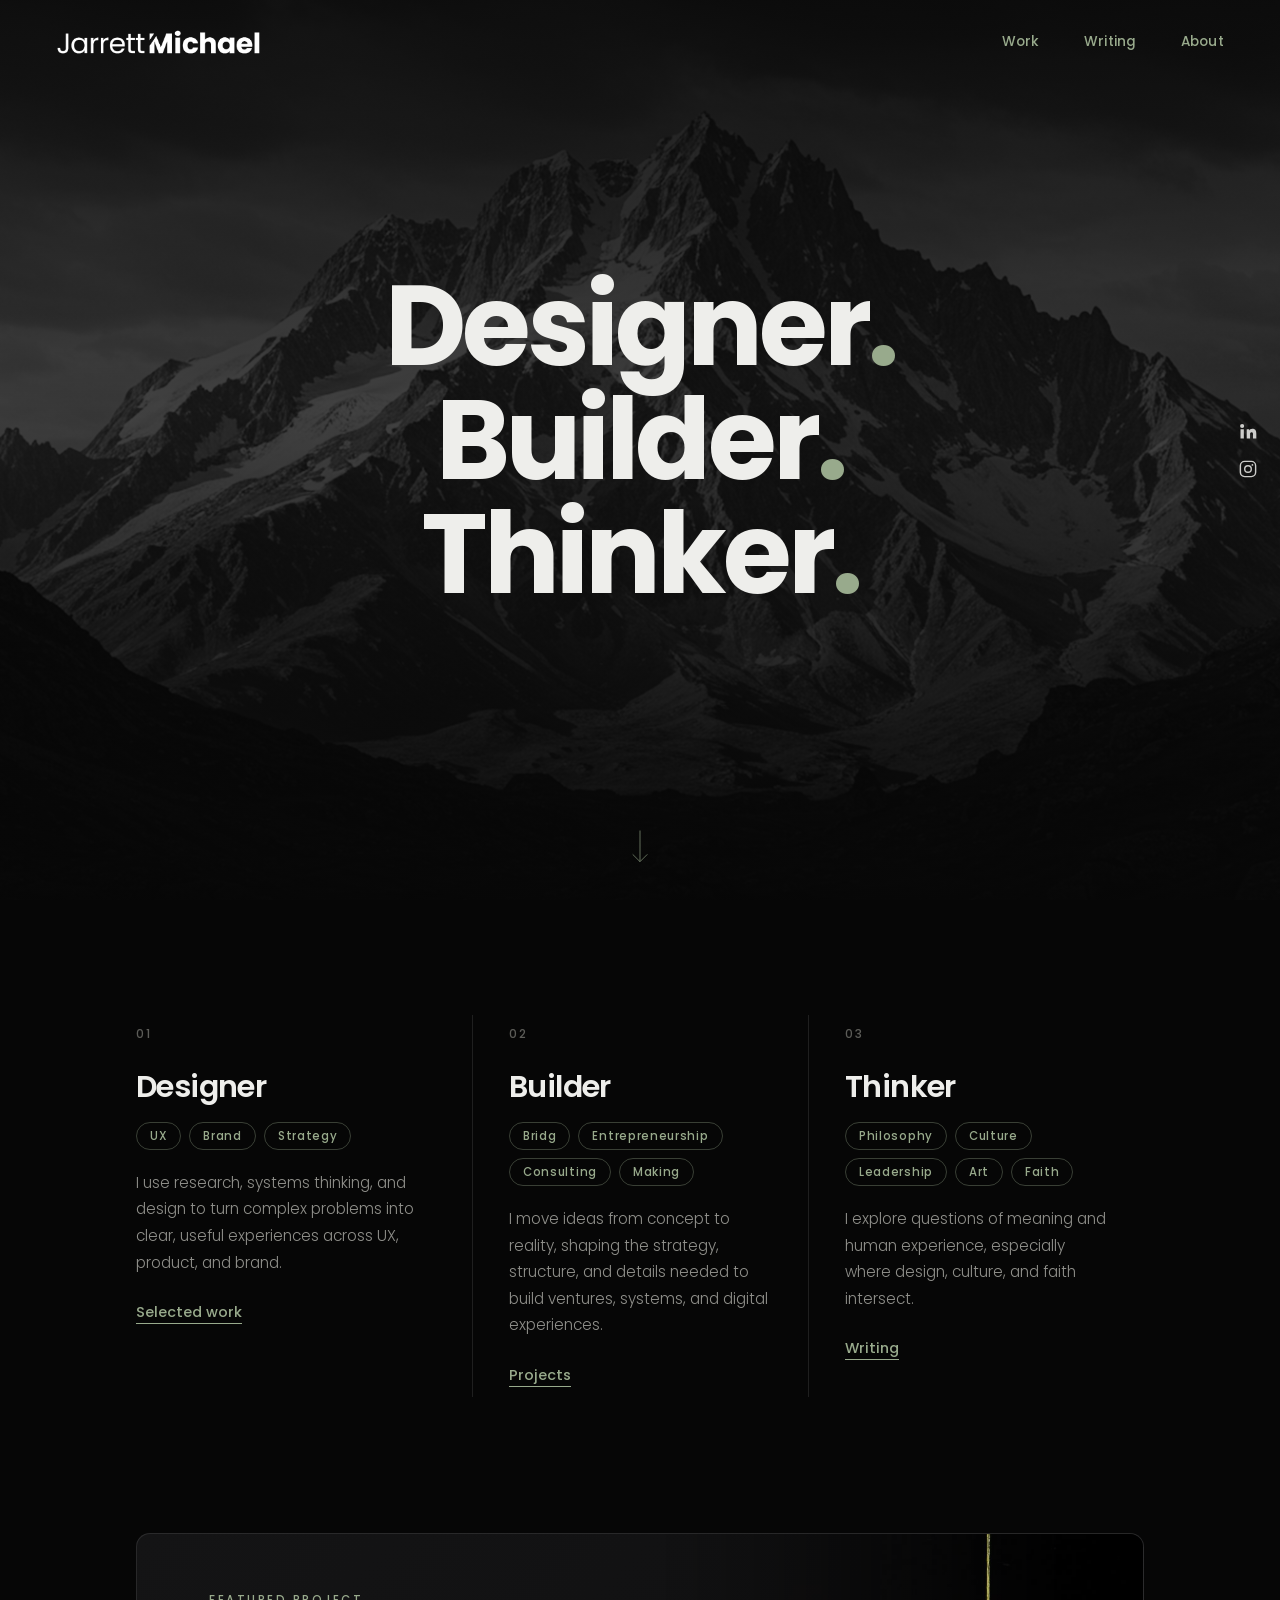
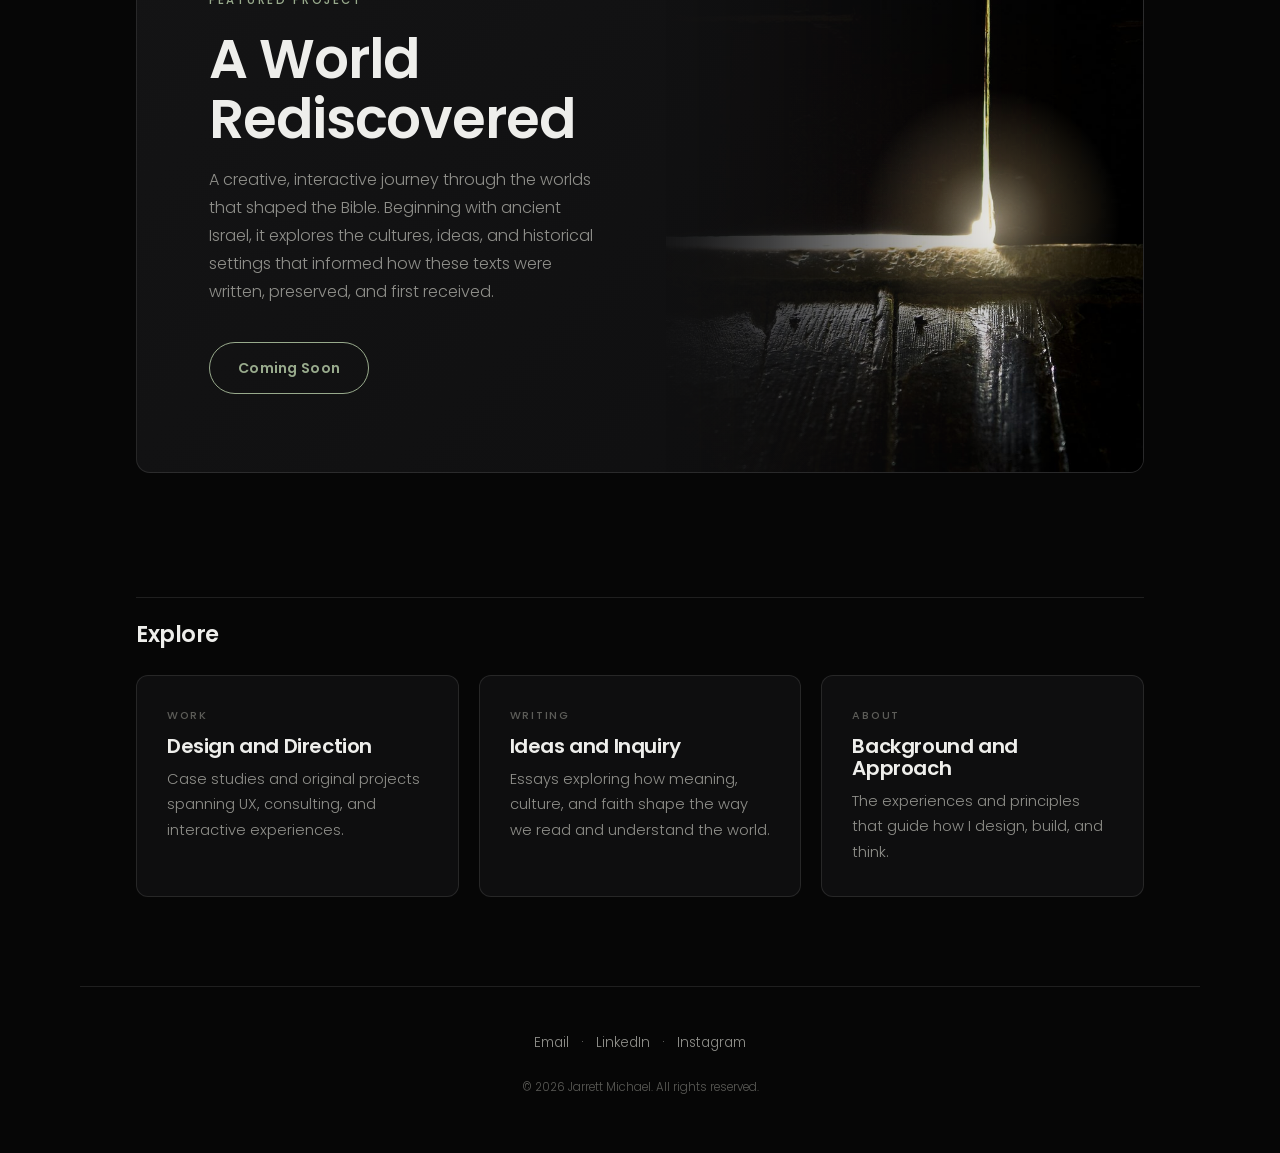
==== commit 244c0e9a: "Add files via upload" ====
--- a/index.html
+++ b/index.html
@@ -9,6 +9,12 @@
 <meta property="og:title" content="Jarrett Michael — Designer. Builder. Thinker.">
 <meta property="og:description" content="Designer. Builder. Thinker. Jarrett Michael's home for design work, writing, and the projects he's building.">
 <meta property="og:type" content="website">
+<meta property="og:image" content="https://jarrett-michael-portfolio.netlify.app/og-image.png">
+<meta property="og:image:width" content="1200">
+<meta property="og:image:height" content="1200">
+<meta property="og:site_name" content="Jarrett Michael">
+<meta name="twitter:card" content="summary">
+<meta name="twitter:image" content="https://jarrett-michael-portfolio.netlify.app/og-image.png">
 <link rel="preconnect" href="https://fonts.googleapis.com">
 <link rel="preconnect" href="https://fonts.gstatic.com" crossorigin>
 <link href="https://fonts.googleapis.com/css2?family=Poppins:ital,wght@0,300;0,400;0,500;0,600;0,700;1,300&display=swap" rel="stylesheet">
@@ -60,7 +66,7 @@
       <p class="kicker">Featured project</p>
       <h2>A World Rediscovered</h2>
       <p>A creative, interactive journey through the worlds that shaped the Bible. Beginning with ancient Israel, it explores the cultures, ideas, and historical settings that informed how these texts were written, preserved, and first received.</p>
-      <p class="feature-cta"><a class="btn" href="#" onclick="return false;">Enter the exhibit</a></p>
+      <p class="feature-cta"><span class="btn btn--static">Coming Soon</span></p>
     </div>
     <a class="feature-img" href="https://silly-choux-a1aab6.netlify.app" rel="noopener" aria-label="Enter the A World Rediscovered exhibit"><img src="featured.jpg" alt="Light slipping through a doorway onto a dark wooden floor" width="1400" height="933" loading="lazy"></a>
   </div>
@@ -69,7 +75,7 @@
 <section class="wrap grid-section">
   <h2 class="section-title reveal">Explore</h2>
   <div class="cards">
-    <a class="card linkcard reveal" href="work.html"><p class="meta">Work</p><h3>Projects and Practice</h3><p>Case studies and original projects spanning UX, consulting, and interactive experiences.</p></a>
+    <a class="card linkcard reveal" href="work.html"><p class="meta">Work</p><h3>Design and Direction</h3><p>Case studies and original projects spanning UX, consulting, and interactive experiences.</p></a>
     <a class="card linkcard reveal" href="writing.html"><p class="meta">Writing</p><h3>Ideas and Inquiry</h3><p>Essays exploring how meaning, culture, and faith shape the way we read and understand the world.</p></a>
     <a class="card linkcard reveal" href="about.html"><p class="meta">About</p><h3>Background and Approach</h3><p>The experiences and principles that guide how I design, build, and think.</p></a>
   </div>
--- a/styles.css
+++ b/styles.css
@@ -232,3 +232,17 @@
   .proj-img--bridg img{object-position:50% 45%}
 }
 @media (prefers-reduced-motion:reduce){.proj-img--glow::after{animation:none;opacity:.6}.proj-img img{transition:none}}
+
+/* about page: hide anchor pills on mobile */
+@media (max-width:820px){.subnav{display:none}}
+
+/* non-interactive pill (unfilled), e.g. "Coming Soon" */
+.btn--static{background:transparent;color:var(--accent);cursor:default;pointer-events:none;user-select:none;-webkit-user-select:none;transition:none}
+
+/* work page: static "Coming Soon" pills */
+.card-cta{margin-top:auto;padding-top:20px}
+.card-cta .btn--static{display:inline-block}
+.proj-text .btn--static{margin-top:20px}
+.proj-card--static{cursor:default}
+.proj-card--static:hover{border-color:var(--line);transform:none}
+.proj-card--static:hover .proj-img img{transform:none}
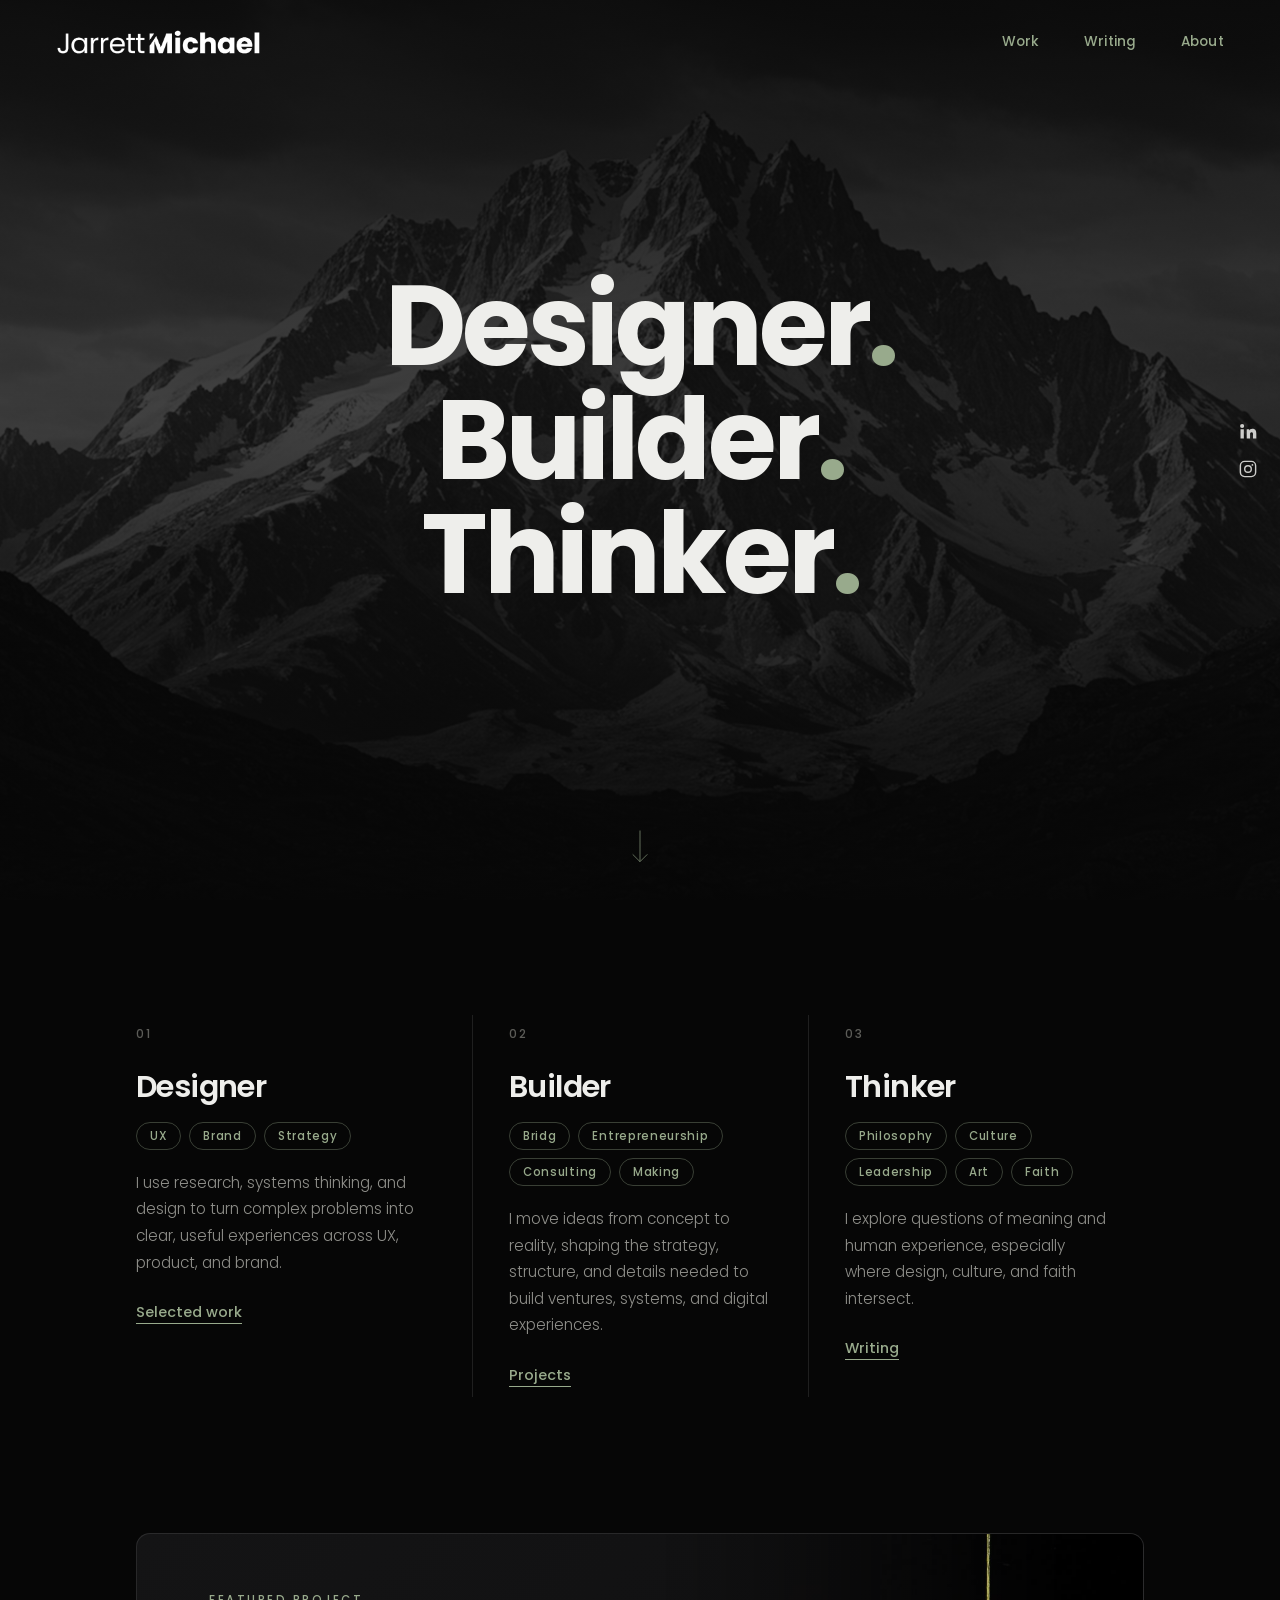
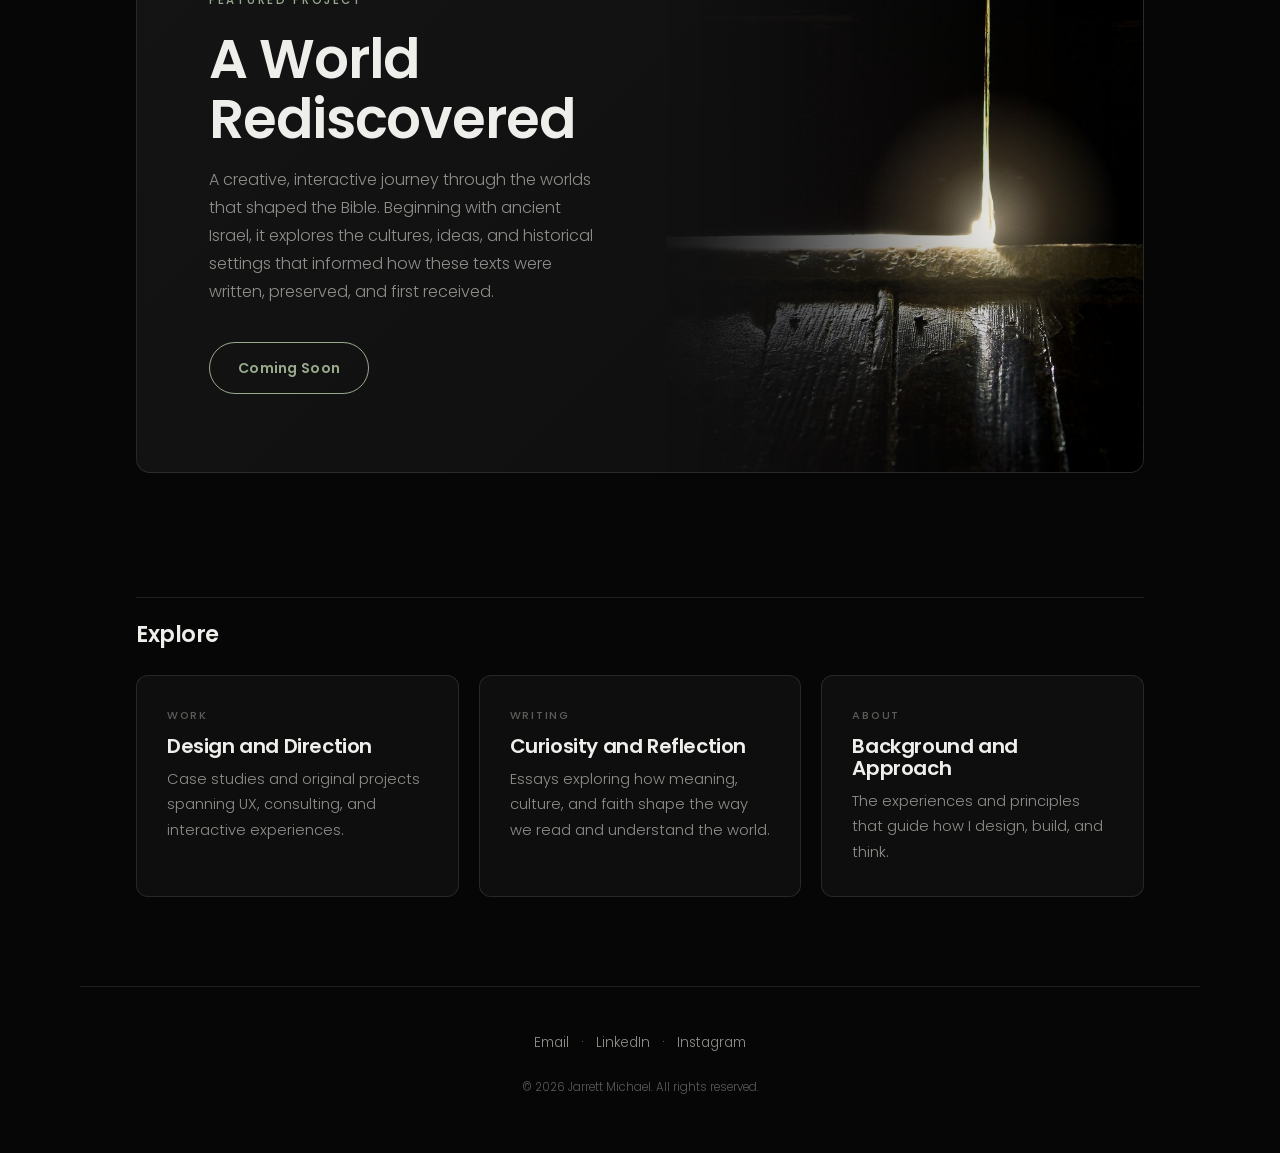
==== commit ee10ae96: "Add files via upload" ====
--- a/index.html
+++ b/index.html
@@ -76,7 +76,7 @@
   <h2 class="section-title reveal">Explore</h2>
   <div class="cards">
     <a class="card linkcard reveal" href="work.html"><p class="meta">Work</p><h3>Design and Direction</h3><p>Case studies and original projects spanning UX, consulting, and interactive experiences.</p></a>
-    <a class="card linkcard reveal" href="writing.html"><p class="meta">Writing</p><h3>Ideas and Inquiry</h3><p>Essays exploring how meaning, culture, and faith shape the way we read and understand the world.</p></a>
+    <a class="card linkcard reveal" href="writing.html"><p class="meta">Writing</p><h3>Curiosity and Reflection</h3><p>Essays exploring how meaning, culture, and faith shape the way we read and understand the world.</p></a>
     <a class="card linkcard reveal" href="about.html"><p class="meta">About</p><h3>Background and Approach</h3><p>The experiences and principles that guide how I design, build, and think.</p></a>
   </div>
 </section>
--- a/styles.css
+++ b/styles.css
@@ -246,3 +246,6 @@
 .proj-card--static{cursor:default}
 .proj-card--static:hover{border-color:var(--line);transform:none}
 .proj-card--static:hover .proj-img img{transform:none}
+
+/* work case studies + writing cards: larger titles (homepage Explore cards keep 1.25rem) */
+article.card h3{font-size:1.5rem;text-wrap:balance}
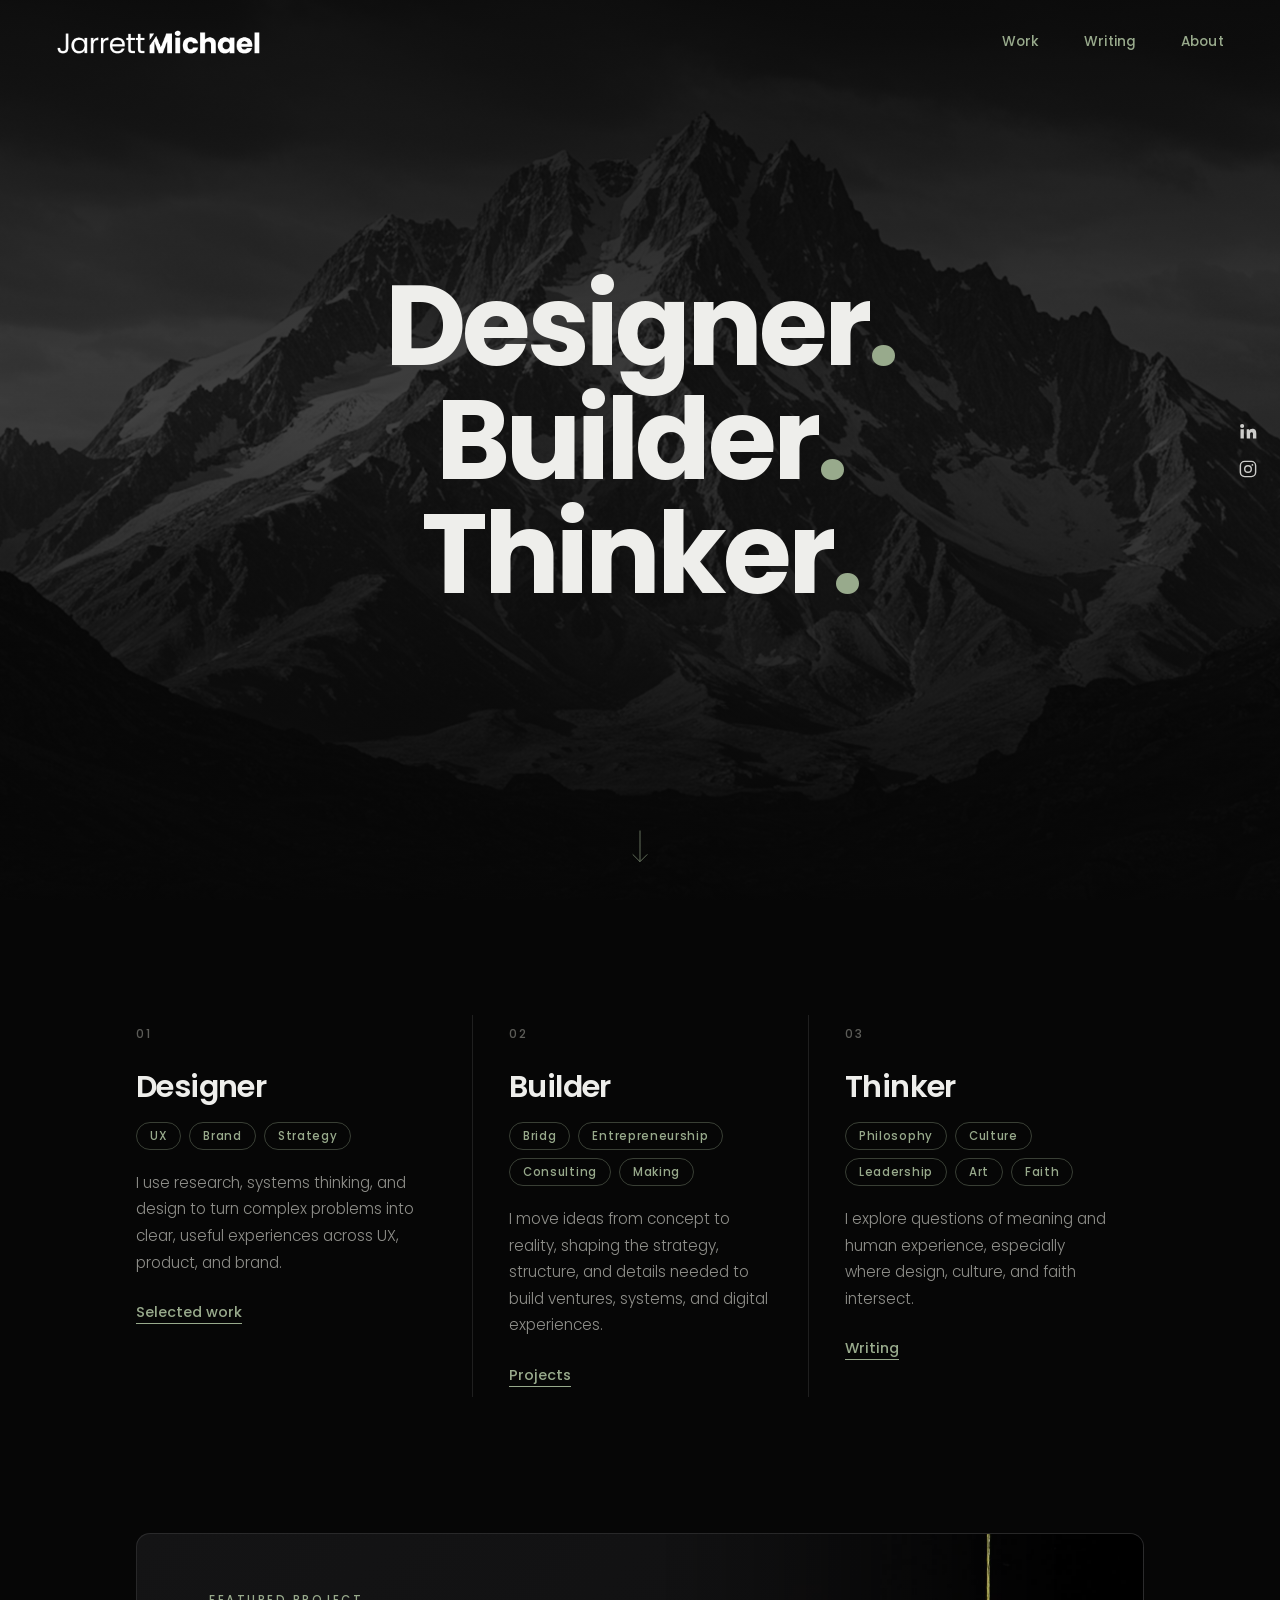
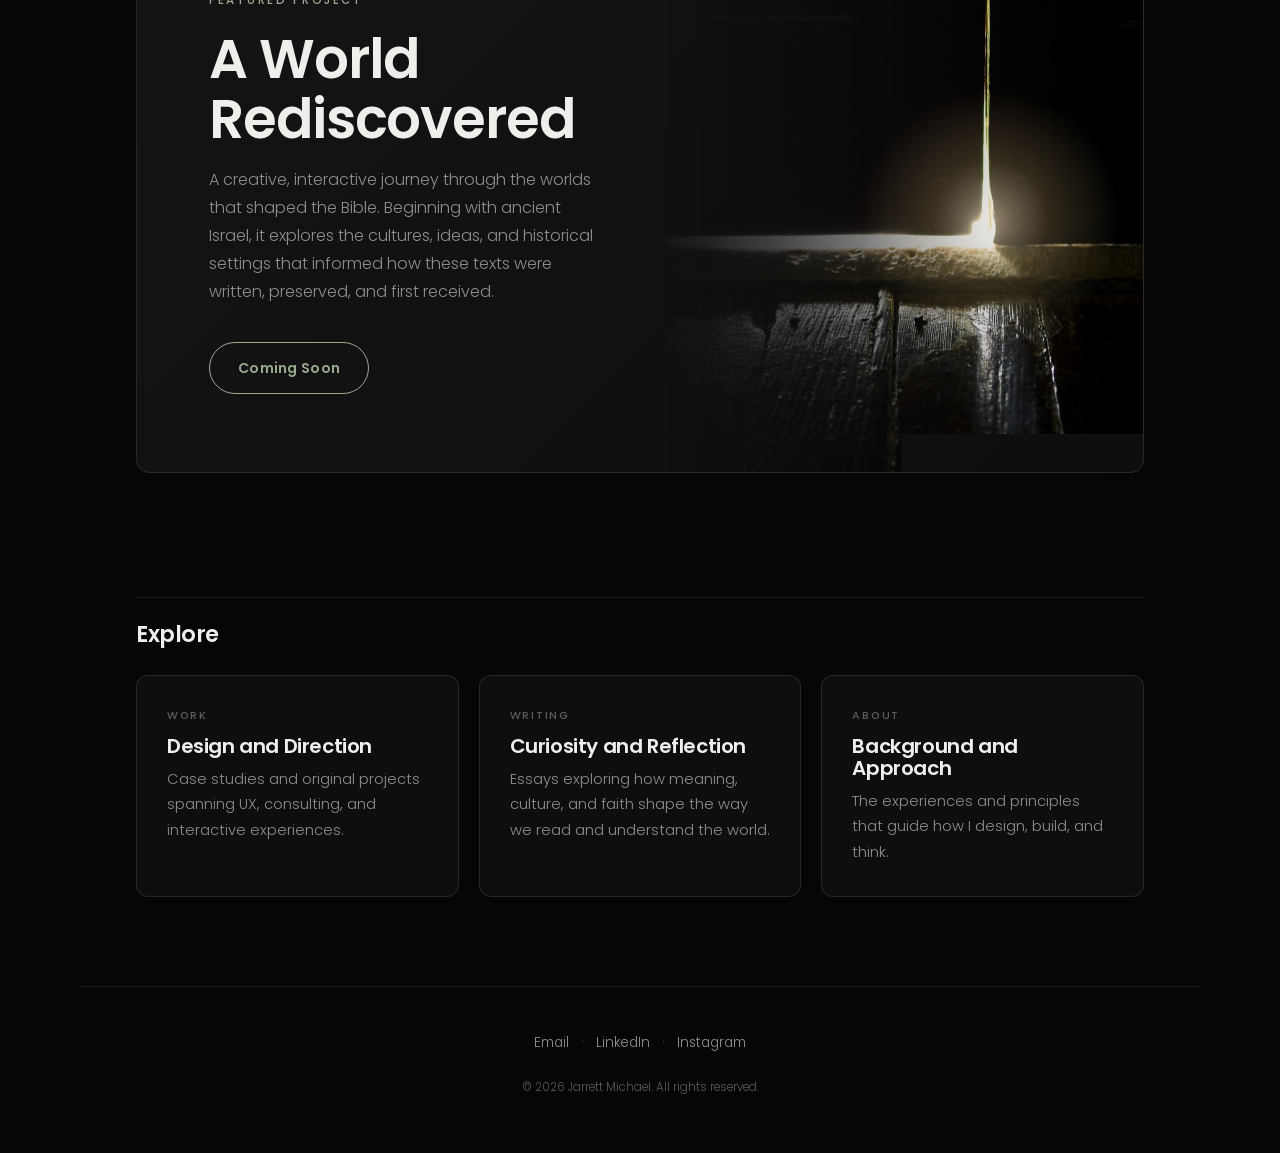
==== commit 018101f3: "Add files via upload" ====
--- a/index.html
+++ b/index.html
@@ -68,7 +68,7 @@
       <p>A creative, interactive journey through the worlds that shaped the Bible. Beginning with ancient Israel, it explores the cultures, ideas, and historical settings that informed how these texts were written, preserved, and first received.</p>
       <p class="feature-cta"><span class="btn btn--static">Coming Soon</span></p>
     </div>
-    <a class="feature-img" href="https://silly-choux-a1aab6.netlify.app" rel="noopener" aria-label="Enter the A World Rediscovered exhibit"><img src="featured.jpg" alt="Light slipping through a doorway onto a dark wooden floor" width="1400" height="933" loading="lazy"></a>
+    <a class="feature-img" href="https://silly-choux-a1aab6.netlify.app" rel="noopener" aria-label="Enter the A World Rediscovered exhibit"><img src="featured.jpg" alt="Light slipping through a doorway onto a dark wooden floor" width="1400" height="933"></a>
   </div>
 </section>
 
--- a/styles.css
+++ b/styles.css
@@ -70,8 +70,8 @@
 .feature{margin-top:clamp(24px,5vw,56px);margin-bottom:clamp(56px,8vw,100px)}
 .feature>div{min-height:540px;display:grid;grid-template-columns:minmax(0,1fr) minmax(0,.9fr);align-items:stretch;overflow:hidden;background:linear-gradient(135deg,var(--raise),var(--surface));border:1px solid var(--line);border-radius:14px}
 .feature-text{padding:clamp(32px,5vw,56px) clamp(32px,6vw,72px)}
-.feature-img{position:relative;display:block;min-height:300px;overflow:hidden}
-.feature-img img{position:absolute;inset:0;width:100%;height:100%;object-fit:cover;object-position:68% 55%;scale:1.08;translate:0 var(--py,0px);-webkit-mask-image:linear-gradient(to right,transparent 0,rgba(0,0,0,.06) 10%,rgba(0,0,0,.2) 24%,rgba(0,0,0,.45) 42%,rgba(0,0,0,.75) 62%,#000 84%);mask-image:linear-gradient(to right,transparent 0,rgba(0,0,0,.06) 10%,rgba(0,0,0,.2) 24%,rgba(0,0,0,.45) 42%,rgba(0,0,0,.75) 62%,#000 84%);transition:transform .8s}
+.feature-img{position:relative;isolation:isolate;display:block;min-height:300px;overflow:hidden}
+.feature-img img{position:absolute;inset:0;width:100%;height:100%;object-fit:cover;-webkit-transform:translateZ(0);transform:translateZ(0);-webkit-backface-visibility:hidden;backface-visibility:hidden;object-position:68% 55%;scale:1.08;translate:0 var(--py,0px);-webkit-mask-image:linear-gradient(to right,transparent 0,rgba(0,0,0,.06) 10%,rgba(0,0,0,.2) 24%,rgba(0,0,0,.45) 42%,rgba(0,0,0,.75) 62%,#000 84%);mask-image:linear-gradient(to right,transparent 0,rgba(0,0,0,.06) 10%,rgba(0,0,0,.2) 24%,rgba(0,0,0,.45) 42%,rgba(0,0,0,.75) 62%,#000 84%);transition:transform .8s}
 .feature-img:hover img{transform:scale(1.04)}
 .feature-img::after{content:"";position:absolute;left:68%;top:53%;width:62%;aspect-ratio:1;translate:-50% -50%;border-radius:50%;background:radial-gradient(circle,rgba(255,238,196,.5) 0,rgba(255,220,150,.18) 28%,rgba(0,0,0,0) 62%);mix-blend-mode:screen;pointer-events:none;animation:glow 5.5s ease-in-out infinite alternate}
 .feature-cta{margin-top:36px}
@@ -121,8 +121,8 @@
 .stage .num{margin-bottom:10px}
 .bridg{display:grid;grid-template-columns:minmax(0,1fr) minmax(0,.9fr);align-items:stretch;min-height:540px;overflow:hidden;background:linear-gradient(135deg,var(--raise),var(--surface));border:1px solid var(--line);border-radius:14px}
 .bridg-text{padding:clamp(28px,4vw,44px) clamp(28px,5vw,56px);display:flex;flex-direction:column;justify-content:center;align-items:flex-start}
-.bridg-img{position:relative;min-height:300px;overflow:hidden}
-.bridg-img img{position:absolute;inset:0;width:100%;height:100%;object-fit:cover;object-position:40% 50%;-webkit-mask-image:linear-gradient(to right,transparent 0,rgba(0,0,0,.08) 8%,rgba(0,0,0,.3) 22%,rgba(0,0,0,.65) 38%,#000 54%),radial-gradient(ellipse 78% 82% at 58% 46%,#000 44%,rgba(0,0,0,.55) 72%,transparent 100%);mask-image:linear-gradient(to right,transparent 0,rgba(0,0,0,.08) 8%,rgba(0,0,0,.3) 22%,rgba(0,0,0,.65) 38%,#000 54%),radial-gradient(ellipse 78% 82% at 58% 46%,#000 44%,rgba(0,0,0,.55) 72%,transparent 100%);-webkit-mask-composite:source-in;mask-composite:intersect}
+.bridg-img{position:relative;isolation:isolate;min-height:300px;overflow:hidden}
+.bridg-img img{position:absolute;inset:0;width:100%;height:100%;object-fit:cover;-webkit-transform:translateZ(0);transform:translateZ(0);-webkit-backface-visibility:hidden;backface-visibility:hidden;object-position:40% 50%;-webkit-mask-image:linear-gradient(to right,transparent 0,rgba(0,0,0,.08) 8%,rgba(0,0,0,.3) 22%,rgba(0,0,0,.65) 38%,#000 54%),radial-gradient(ellipse 78% 82% at 58% 46%,#000 44%,rgba(0,0,0,.55) 72%,transparent 100%);mask-image:linear-gradient(to right,transparent 0,rgba(0,0,0,.08) 8%,rgba(0,0,0,.3) 22%,rgba(0,0,0,.65) 38%,#000 54%),radial-gradient(ellipse 78% 82% at 58% 46%,#000 44%,rgba(0,0,0,.55) 72%,transparent 100%);-webkit-mask-composite:source-in;mask-composite:intersect}
 .bridg h2{font-size:clamp(1.5rem,2.6vw,2rem);margin:14px 0 12px}
 .bridg p{max-width:38em;color:var(--muted)}
 .nodes{display:flex;gap:8px}
@@ -219,8 +219,8 @@
 .proj-btn{margin-top:20px}
 .proj-btn::after{content:"";position:absolute;inset:0;z-index:2;border-radius:14px}
 .proj-card:hover .proj-btn{background:transparent;color:var(--accent)}
-.proj-img{position:relative;min-height:300px;overflow:hidden}
-.proj-img img{position:absolute;inset:0;width:100%;height:100%;object-fit:cover;transition:transform .8s}
+.proj-img{position:relative;isolation:isolate;min-height:300px;overflow:hidden}
+.proj-img img{position:absolute;inset:0;width:100%;height:100%;object-fit:cover;-webkit-transform:translateZ(0);transform:translateZ(0);-webkit-backface-visibility:hidden;backface-visibility:hidden;transition:transform .8s}
 .proj-card:hover .proj-img img{transform:scale(1.04)}
 .proj-img--glow img{object-position:68% 55%;scale:1.08;-webkit-mask-image:linear-gradient(to right,transparent 0,rgba(0,0,0,.06) 10%,rgba(0,0,0,.2) 24%,rgba(0,0,0,.45) 42%,rgba(0,0,0,.75) 62%,#000 84%);mask-image:linear-gradient(to right,transparent 0,rgba(0,0,0,.06) 10%,rgba(0,0,0,.2) 24%,rgba(0,0,0,.45) 42%,rgba(0,0,0,.75) 62%,#000 84%)}
 .proj-img--glow::after{content:"";position:absolute;left:68%;top:53%;width:62%;aspect-ratio:1;translate:-50% -50%;border-radius:50%;background:radial-gradient(circle,rgba(255,238,196,.5) 0,rgba(255,220,150,.18) 28%,rgba(0,0,0,0) 62%);mix-blend-mode:screen;pointer-events:none;animation:glow 5.5s ease-in-out infinite alternate}
@@ -249,3 +249,15 @@
 
 /* work case studies + writing cards: larger titles (homepage Explore cards keep 1.25rem) */
 article.card h3{font-size:1.5rem;text-wrap:balance}
+
+/* work page: UX case study cards with image fading into the card surface */
+.card--img{position:relative;isolation:isolate;overflow:hidden;padding-top:clamp(200px,20vw,260px)}
+.card--img>*:not(.card-bg){position:relative;z-index:1}
+.card-bg{position:absolute;top:0;left:0;right:0;height:clamp(300px,29vw,370px);z-index:0;pointer-events:none}
+.card-bg img{position:absolute;inset:0;width:100%;height:100%;object-fit:cover;-webkit-transform:translateZ(0);transform:translateZ(0);-webkit-backface-visibility:hidden;backface-visibility:hidden;filter:brightness(.8) contrast(1.02);-webkit-mask-image:linear-gradient(to bottom,#000 0,#000 28%,rgba(0,0,0,.7) 48%,rgba(0,0,0,.32) 66%,rgba(0,0,0,.1) 82%,transparent 96%);mask-image:linear-gradient(to bottom,#000 0,#000 28%,rgba(0,0,0,.7) 48%,rgba(0,0,0,.32) 66%,rgba(0,0,0,.1) 82%,transparent 96%)}
+.card-bg::after{content:"";position:absolute;inset:0;background:linear-gradient(to bottom,rgba(6,6,6,.04) 0,rgba(6,6,6,.14) 40%,rgba(14,14,15,.62) 78%,rgba(14,14,15,1) 100%)}
+.card--img-brand .card-bg img{object-position:42% 48%}
+.card--img-app .card-bg img{object-position:62% 42%}
+.card--img-making .card-bg img{object-position:35% 60%}
+.card--img-darkness .card-bg img{object-position:50% 30%}
+.card--img-imago .card-bg img{object-position:60% 55%}
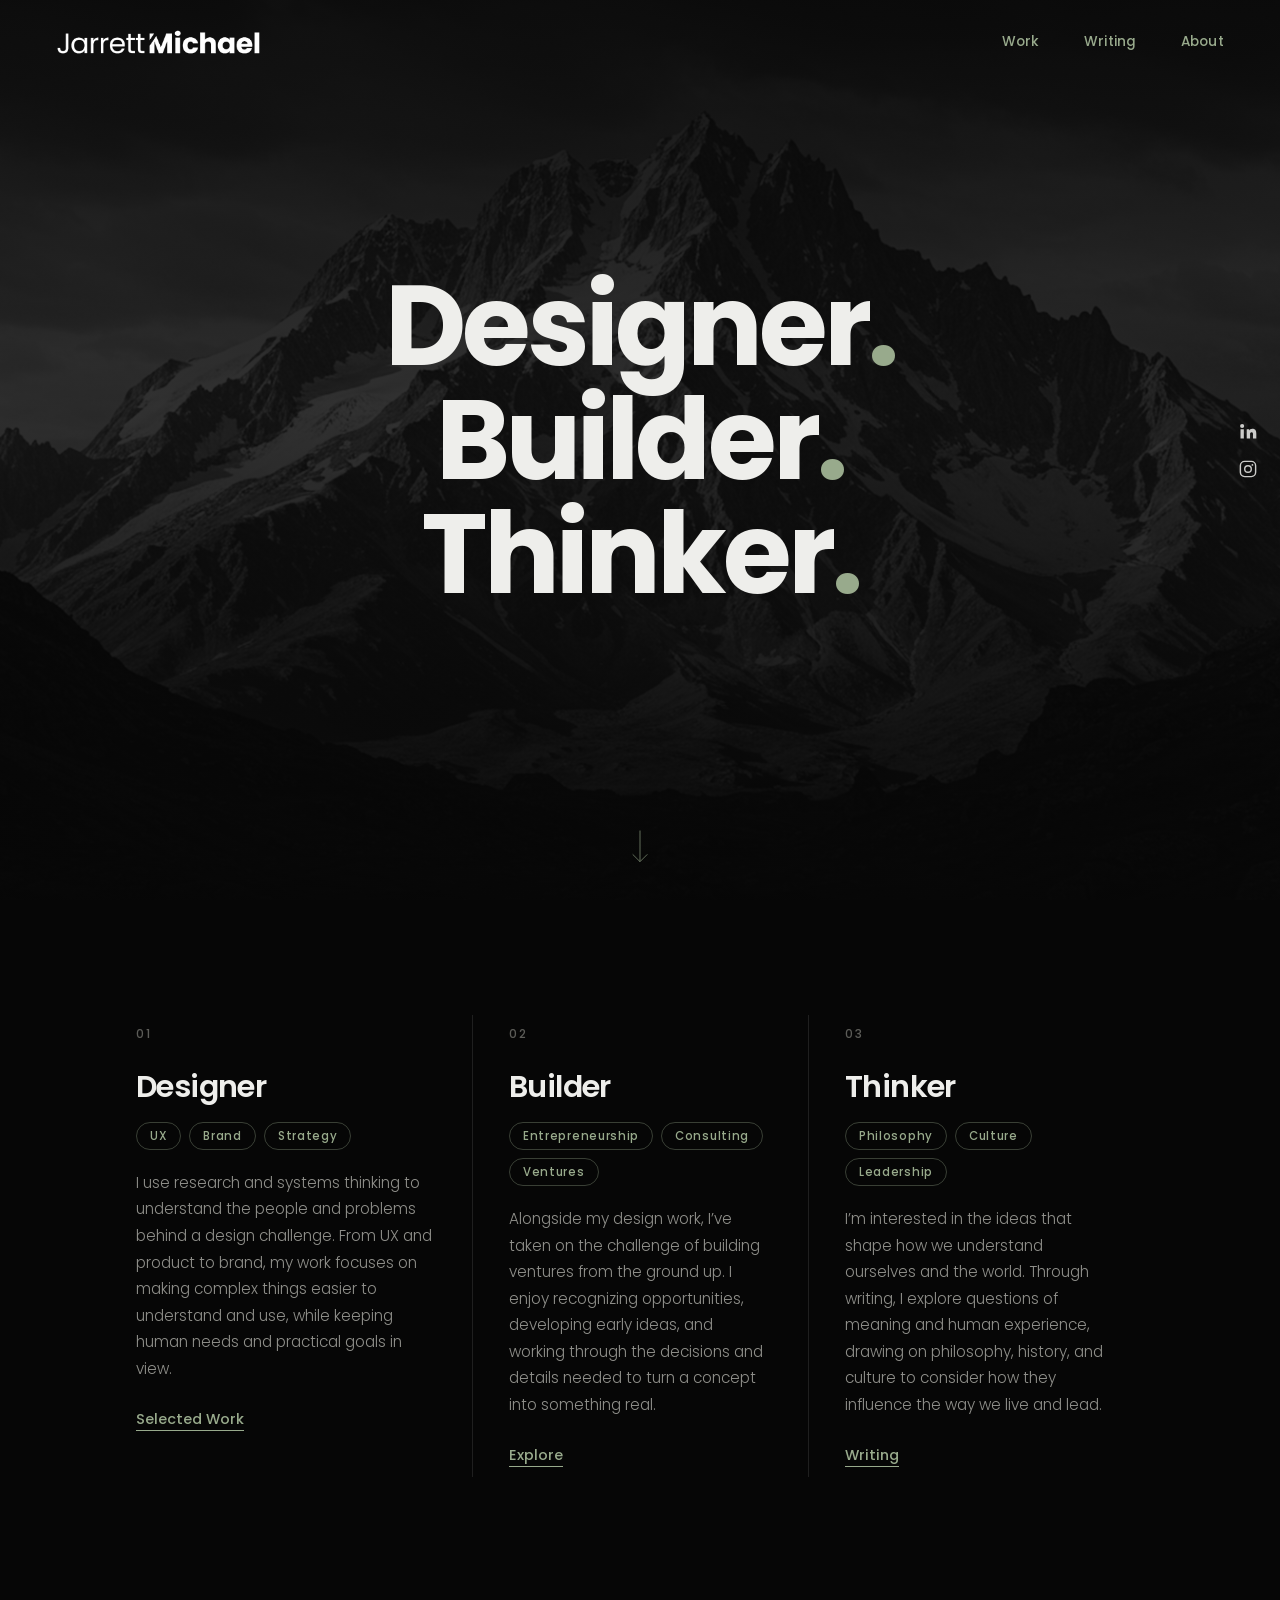
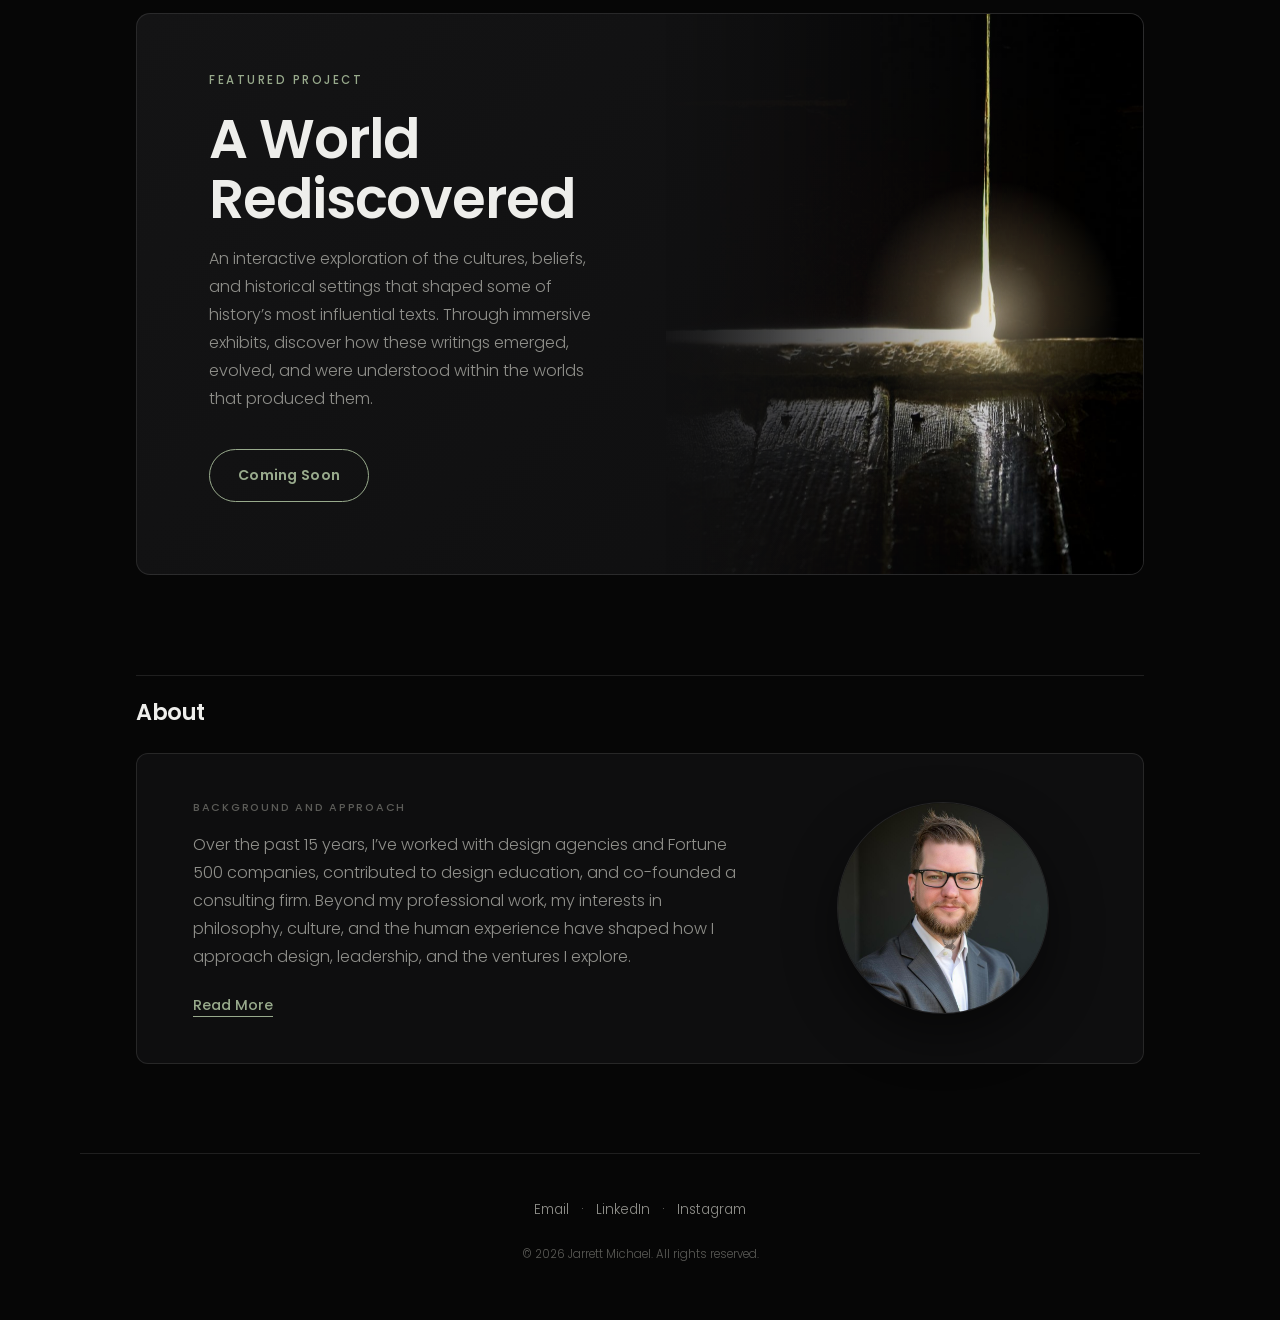
==== commit d020c56f: "Add files via upload" ====
--- a/index.html
+++ b/index.html
@@ -43,19 +43,19 @@
   <article class="pillar reveal">
     <p class="num">01</p><h2>Designer</h2>
     <ul class="tags"><li>UX</li><li>Brand</li><li>Strategy</li></ul>
-    <p>I use research, systems thinking, and design to turn complex problems into clear, useful experiences across UX, product, and brand.</p>
-    <a class="link" href="work.html">Selected work</a>
+    <p>I use research and systems thinking to understand the people and problems behind a design challenge. From UX and product to brand, my work focuses on making complex things easier to understand and use, while keeping human needs and practical goals in view.</p>
+    <a class="link" href="work.html">Selected Work</a>
   </article>
   <article class="pillar reveal">
     <p class="num">02</p><h2>Builder</h2>
-    <ul class="tags"><li>Bridg</li><li>Entrepreneurship</li><li>Consulting</li><li>Making</li></ul>
-    <p>I move ideas from concept to reality, shaping the strategy, structure, and details needed to build ventures, systems, and digital experiences.</p>
-    <a class="link" href="work.html#projects">Projects</a>
+    <ul class="tags"><li>Entrepreneurship</li><li>Consulting</li><li>Ventures</li></ul>
+    <p>Alongside my design work, I&rsquo;ve taken on the challenge of building ventures from the ground up. I enjoy recognizing opportunities, developing early ideas, and working through the decisions and details needed to turn a concept into something real.</p>
+    <a class="link" href="about.html#bridg">Explore</a>
   </article>
   <article class="pillar reveal">
     <p class="num">03</p><h2>Thinker</h2>
-    <ul class="tags"><li>Philosophy</li><li>Culture</li><li>Leadership</li><li>Art</li><li>Faith</li></ul>
-    <p>I explore questions of meaning and human experience, especially where design, culture, and faith intersect.</p>
+    <ul class="tags"><li>Philosophy</li><li>Culture</li><li>Leadership</li></ul>
+    <p>I&rsquo;m interested in the ideas that shape how we understand ourselves and the world. Through writing, I explore questions of meaning and human experience, drawing on philosophy, history, and culture to consider how they influence the way we live and lead.</p>
     <a class="link" href="writing.html">Writing</a>
   </article>
 </section>
@@ -65,21 +65,25 @@
     <div class="feature-text">
       <p class="kicker">Featured project</p>
       <h2>A World Rediscovered</h2>
-      <p>A creative, interactive journey through the worlds that shaped the Bible. Beginning with ancient Israel, it explores the cultures, ideas, and historical settings that informed how these texts were written, preserved, and first received.</p>
+      <p>An interactive exploration of the cultures, beliefs, and historical settings that shaped some of history’s most influential texts. Through immersive exhibits, discover how these writings emerged, evolved, and were understood within the worlds that produced them.</p>
       <p class="feature-cta"><span class="btn btn--static">Coming Soon</span></p>
     </div>
     <a class="feature-img" href="https://silly-choux-a1aab6.netlify.app" rel="noopener" aria-label="Enter the A World Rediscovered exhibit"><img src="featured.jpg" alt="Light slipping through a doorway onto a dark wooden floor" width="1400" height="933"></a>
   </div>
 </section>
 
-<section class="wrap grid-section">
-  <h2 class="section-title reveal">Explore</h2>
-  <div class="cards">
-    <a class="card linkcard reveal" href="work.html"><p class="meta">Work</p><h3>Design and Direction</h3><p>Case studies and original projects spanning UX, consulting, and interactive experiences.</p></a>
-    <a class="card linkcard reveal" href="writing.html"><p class="meta">Writing</p><h3>Curiosity and Reflection</h3><p>Essays exploring how meaning, culture, and faith shape the way we read and understand the world.</p></a>
-    <a class="card linkcard reveal" href="about.html"><p class="meta">About</p><h3>Background and Approach</h3><p>The experiences and principles that guide how I design, build, and think.</p></a>
+<div class="wrap"><h2 class="section-title reveal">About</h2></div>
+<section class="wrap about-teaser reveal">
+  <div class="about-teaser-card">
+    <div class="about-teaser-text">
+      <p class="meta">Background and Approach</p>
+      <p>Over the past 15 years, I&rsquo;ve worked with design agencies and Fortune 500 companies, contributed to design education, and co-founded a consulting firm. Beyond my professional work, my interests in philosophy, culture, and the human experience have shaped how I approach design, leadership, and the ventures I explore.</p>
+      <a class="link" href="about.html">Read More</a>
+    </div>
+    <a class="about-teaser-img" href="about.html" aria-label="Read more about Jarrett Michael"><img src="headshot-800.jpg" alt="Portrait of Jarrett Michael" width="800" height="800"></a>
   </div>
 </section>
+
 
 </main>
 <footer class="site-footer">
--- a/styles.css
+++ b/styles.css
@@ -34,7 +34,7 @@
 
 /* hero */
 .hero{position:relative;min-height:100vh;min-height:100svh;display:flex;align-items:center;justify-content:center;text-align:center;
-  background:linear-gradient(to bottom,rgba(6,6,6,.935) 0,rgba(6,6,6,.753) 45%,rgba(6,6,6,.948) 100%),url(mountain.png) center 65%/cover no-repeat,var(--mtn,none) center bottom/cover no-repeat,#0a0a0b}
+  background:linear-gradient(to bottom,rgba(6,6,6,.945) 0,rgba(6,6,6,.82) 45%,rgba(6,6,6,.955) 100%),url(mountain.png) center 65%/cover no-repeat,var(--mtn,none) center bottom/cover no-repeat,#0a0a0b}
 .hero-inner{position:relative;z-index:2;padding:120px var(--pad) 140px}
 .hero h1{font-size:clamp(3rem,9vw,7rem);font-weight:700;line-height:1.02;letter-spacing:-.035em}
 .hero h1 i{font-style:normal;color:var(--accent)}
@@ -78,6 +78,20 @@
 .feature h2{font-size:clamp(2.2rem,5vw,3.4rem);margin-bottom:16px}
 .feature p:not(.kicker){max-width:36em;color:var(--muted)}
 
+/* about teaser: a labeled divider tab + a flatter card with a bleeding circular portrait, closer to the provided mockup */
+.about-teaser{margin-bottom:clamp(40px,7vw,90px)}
+.about-teaser-card{position:relative;display:grid;grid-template-columns:minmax(0,1fr) minmax(0,.55fr);align-items:center;gap:24px;background:var(--surface);border:1px solid var(--line);border-radius:12px;padding:clamp(28px,4vw,44px) clamp(28px,4vw,44px) clamp(28px,4vw,44px) clamp(32px,5vw,56px)}
+.about-teaser-text .meta{margin:0 0 14px;font-size:.68rem;font-weight:500;letter-spacing:.16em;text-transform:uppercase;color:var(--dim)}
+.about-teaser-text p:not(.meta){color:var(--muted);margin:0 0 20px;max-width:34em}
+.about-teaser-text .link{font-size:.9rem}
+.about-teaser-img{position:relative;justify-self:center;display:block;width:clamp(150px,18vw,210px);aspect-ratio:1/1}
+.about-teaser-img img{width:100%;height:100%;border-radius:50%;object-fit:cover;box-shadow:0 0 0 1px var(--line),0 20px 50px rgba(0,0,0,.5);transition:transform .5s}
+.about-teaser-img:hover img{transform:scale(1.04)}
+@media (max-width:820px){
+  .about-teaser-card{grid-template-columns:1fr;gap:18px}
+  .about-teaser-img{order:-1;justify-self:start;width:150px}
+}
+
 /* sections + cards */
 .grid-section{padding-top:24px;padding-bottom:clamp(40px,7vw,90px)}
 .section-title{font-size:1.4rem;margin:0 0 28px;padding-top:24px;border-top:1px solid var(--line)}
@@ -104,7 +118,7 @@
 .bio-text .link{font-size:inherit}
 .contact-links{display:flex;flex-wrap:wrap;gap:10px 28px;margin:0}
 .portrait{grid-column:2;margin:0;position:sticky;top:96px}
-.portrait img{width:100%;aspect-ratio:4/5;object-fit:cover;border-radius:4px;filter:grayscale(1)}
+.portrait img{width:100%;aspect-ratio:4/5;object-fit:cover;border-radius:4px}
 .portrait figcaption{margin-top:14px;display:flex;flex-direction:column;gap:0}
 .portrait strong{font-weight:500;color:var(--muted);font-size:1.05rem;line-height:1.35}
 .portrait span{font-size:.78rem;color:var(--dim);letter-spacing:.04em;line-height:1.35}
@@ -151,7 +165,7 @@
   .bio-text{border-right:0;padding-right:0}
   .portrait{max-width:340px;order:-1;position:static}
 }
-@media (max-width:820px){.feature>div{min-height:0;grid-template-columns:1fr}.bridg{grid-template-columns:1fr}.bridg{min-height:0}.bridg-img{min-height:0;aspect-ratio:3/2;order:-1}.bridg-img img{object-position:50% 45%;-webkit-mask-image:linear-gradient(to top,transparent 0,rgba(0,0,0,.15) 14%,rgba(0,0,0,.5) 38%,#000 78%),radial-gradient(ellipse 90% 90% at 50% 46%,#000 45%,transparent 100%);mask-image:linear-gradient(to top,transparent 0,rgba(0,0,0,.15) 14%,rgba(0,0,0,.5) 38%,#000 78%),radial-gradient(ellipse 90% 90% at 50% 46%,#000 45%,transparent 100%)}.feature-img{min-height:0;aspect-ratio:3/2;order:-1}.feature-img img{-webkit-mask-image:linear-gradient(to top,transparent 0,rgba(0,0,0,.15) 14%,rgba(0,0,0,.5) 38%,#000 78%);mask-image:linear-gradient(to top,transparent 0,rgba(0,0,0,.15) 14%,rgba(0,0,0,.5) 38%,#000 78%)}
+@media (max-width:820px){.feature>div{min-height:0;grid-template-columns:1fr}.bridg{grid-template-columns:1fr}.bridg{min-height:0}.bridg-img{min-height:0;height:clamp(230px,62vw,340px);order:-1}.bridg-img img{object-position:50% 45%;-webkit-mask-image:linear-gradient(to top,transparent 0,rgba(0,0,0,.15) 14%,rgba(0,0,0,.5) 38%,#000 78%),radial-gradient(ellipse 90% 90% at 50% 46%,#000 45%,transparent 100%);mask-image:linear-gradient(to top,transparent 0,rgba(0,0,0,.15) 14%,rgba(0,0,0,.5) 38%,#000 78%),radial-gradient(ellipse 90% 90% at 50% 46%,#000 45%,transparent 100%)}.feature-img{min-height:0;height:clamp(230px,62vw,340px);order:-1}.feature-img img{-webkit-mask-image:linear-gradient(to top,transparent 0,rgba(0,0,0,.15) 14%,rgba(0,0,0,.5) 38%,#000 78%);mask-image:linear-gradient(to top,transparent 0,rgba(0,0,0,.15) 14%,rgba(0,0,0,.5) 38%,#000 78%)}
   .menu-btn{display:block}
   nav{display:none;position:absolute;right:var(--pad);top:70px;flex-direction:column;gap:16px;background:var(--surface);border:1px solid var(--line);border-radius:12px;padding:22px 28px;z-index:25}
   nav.open{display:flex}
@@ -227,7 +241,7 @@
 .proj-img--bridg img{object-position:40% 50%;-webkit-mask-image:linear-gradient(to right,transparent 0,rgba(0,0,0,.08) 8%,rgba(0,0,0,.3) 22%,rgba(0,0,0,.65) 38%,#000 54%),radial-gradient(ellipse 78% 82% at 58% 46%,#000 44%,rgba(0,0,0,.55) 72%,transparent 100%);mask-image:linear-gradient(to right,transparent 0,rgba(0,0,0,.08) 8%,rgba(0,0,0,.3) 22%,rgba(0,0,0,.65) 38%,#000 54%),radial-gradient(ellipse 78% 82% at 58% 46%,#000 44%,rgba(0,0,0,.55) 72%,transparent 100%);-webkit-mask-composite:source-in;mask-composite:intersect}
 @media (max-width:820px){
   .proj-card{grid-template-columns:1fr;min-height:0}
-  .proj-img{min-height:0;aspect-ratio:3/2;order:-1}
+  .proj-img{min-height:0;height:clamp(230px,62vw,340px);order:-1}
   .proj-img img{-webkit-mask-image:linear-gradient(to top,transparent 0,rgba(0,0,0,.15) 14%,rgba(0,0,0,.5) 38%,#000 78%);mask-image:linear-gradient(to top,transparent 0,rgba(0,0,0,.15) 14%,rgba(0,0,0,.5) 38%,#000 78%);-webkit-mask-composite:source-over;mask-composite:add}
   .proj-img--bridg img{object-position:50% 45%}
 }
@@ -241,6 +255,7 @@
 
 /* work page: static "Coming Soon" pills */
 .card-cta{margin-top:auto;padding-top:20px}
+
 .card-cta .btn--static{display:inline-block}
 .proj-text .btn--static{margin-top:20px}
 .proj-card--static{cursor:default}
@@ -253,6 +268,7 @@
 /* work page: UX case study cards with image fading into the card surface */
 .card--img{position:relative;isolation:isolate;overflow:hidden;padding-top:clamp(200px,20vw,260px)}
 .card--img>*:not(.card-bg){position:relative;z-index:1}
+.card--img .card-hit{position:absolute;inset:0;z-index:5}
 .card-bg{position:absolute;top:0;left:0;right:0;height:clamp(300px,29vw,370px);z-index:0;pointer-events:none}
 .card-bg img{position:absolute;inset:0;width:100%;height:100%;object-fit:cover;-webkit-transform:translateZ(0);transform:translateZ(0);-webkit-backface-visibility:hidden;backface-visibility:hidden;filter:brightness(.8) contrast(1.02);-webkit-mask-image:linear-gradient(to bottom,#000 0,#000 28%,rgba(0,0,0,.7) 48%,rgba(0,0,0,.32) 66%,rgba(0,0,0,.1) 82%,transparent 96%);mask-image:linear-gradient(to bottom,#000 0,#000 28%,rgba(0,0,0,.7) 48%,rgba(0,0,0,.32) 66%,rgba(0,0,0,.1) 82%,transparent 96%)}
 .card-bg::after{content:"";position:absolute;inset:0;background:linear-gradient(to bottom,rgba(6,6,6,.04) 0,rgba(6,6,6,.14) 40%,rgba(14,14,15,.62) 78%,rgba(14,14,15,1) 100%)}
